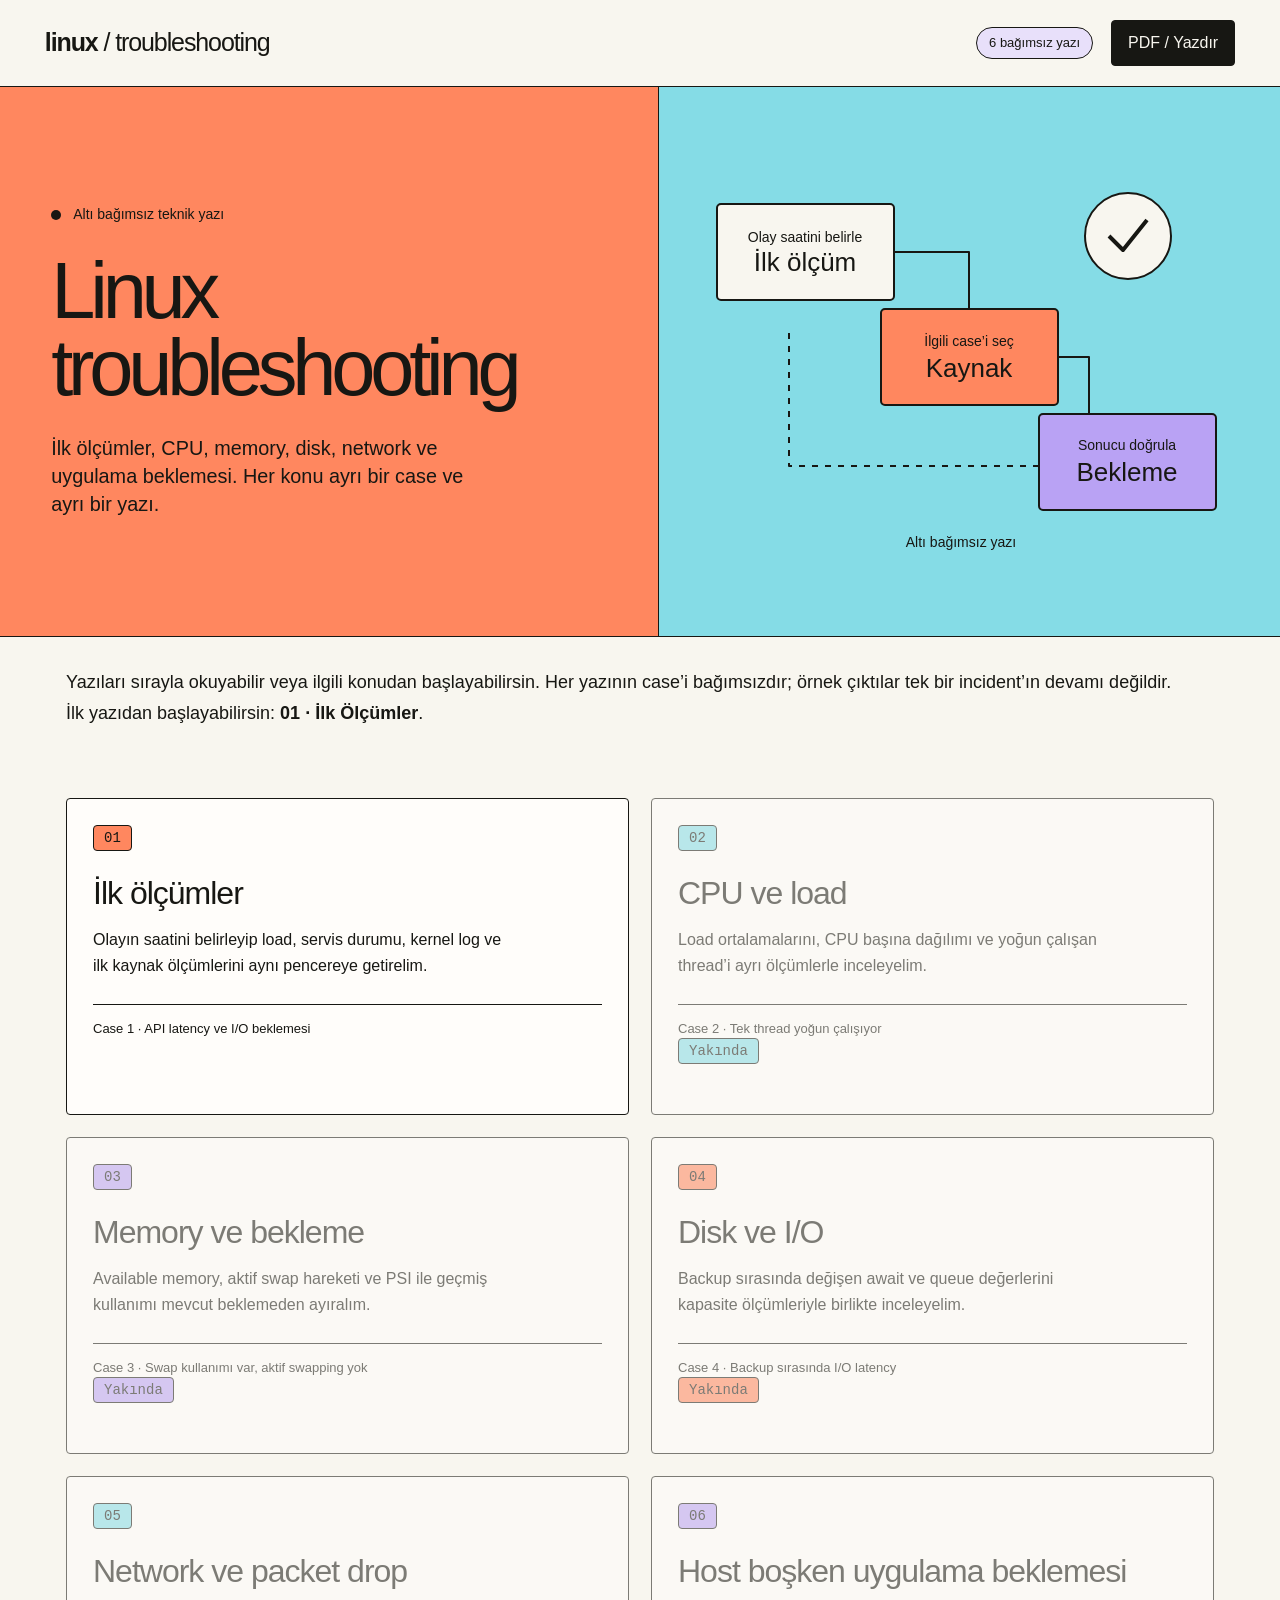
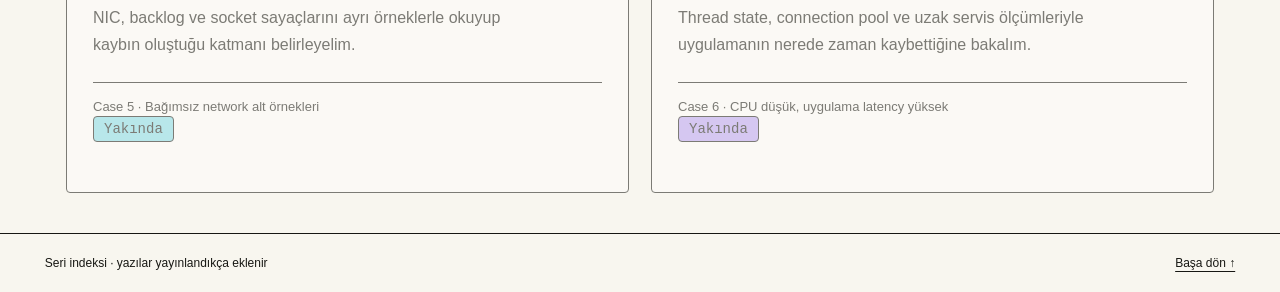
==== index.html @ 733ba74b "Add series index and article 01" ====
<!doctype html>
<html lang="tr">
<head>
<meta charset="utf-8">
<meta name="viewport" content="width=device-width,initial-scale=1">
<meta name="color-scheme" content="light">
<title>Linux Troubleshooting Serisi</title>
<meta name="description" content="Linux troubleshooting: ölçüm, örnek çıktı ve yorum. Altı bağımsız yazı.">
<meta property="og:type" content="website">
<meta property="og:locale" content="tr_TR">
<meta property="og:title" content="Linux Troubleshooting Serisi">
<meta property="og:description" content="Linux troubleshooting: ölçüm, örnek çıktı ve yorum. Altı bağımsız yazı.">
<meta property="og:url" content="https://guneskursad.github.io/linux-troubleshooting/">
<!-- Author: Kursad Gunes | Date: 2026-10-28 | Version: 2.0.0 -->
<style>
:root{--paper:#f8f6ef;--ink:#171713;--coral:#ff875f;--cyan:#85dce6;--purple:#b9a2f4;--soft:#e8e0fa;--surface:#fffdfa;--line:1.5px solid var(--ink);--sans:Arial,Helvetica,sans-serif;--mono:ui-monospace,SFMono-Regular,Menlo,monospace}
*{box-sizing:border-box}html{scroll-behavior:smooth;scroll-padding-top:24px}body{margin:0;background:var(--paper);color:var(--ink);font:16px/1.5 var(--sans)}h1,h2,h3,p{margin:0}h1,h2,h3{font-weight:400}a{color:inherit;text-underline-offset:4px}button{font:inherit;cursor:pointer;border:var(--line);border-radius:4px;background:var(--ink);color:var(--paper);padding:10px 16px}button:hover{background:var(--coral);color:var(--ink)}:focus-visible{outline:3px solid var(--ink);outline-offset:4px}.skip{position:absolute;left:-9999px}.skip:focus{left:16px;top:16px;padding:10px;background:var(--paper);z-index:5}header{padding:20px 3.5vw;display:flex;align-items:center;justify-content:space-between;gap:20px;border-bottom:var(--line)}.brand{font-size:25px;letter-spacing:-1.1px;font-weight:700}.brand span{font-weight:400}.header-actions{display:flex;align-items:center;gap:12px}.draft{font-size:13px;border:var(--line);border-radius:999px;padding:5px 12px;background:var(--soft)}.hero{display:grid;grid-template-columns:1.06fr 1fr;border-bottom:var(--line);min-height:550px}.hero-copy{background:var(--coral);border-right:var(--line);padding:clamp(28px,4vw,64px);display:flex;flex-direction:column;justify-content:center;align-items:flex-start}.kicker{font-size:14px;display:flex;align-items:center;gap:12px}.kicker:before{content:'';width:10px;height:10px;border-radius:50%;background:var(--ink);flex:none}h1{font-size:clamp(51px,6.2vw,98px);line-height:.97;letter-spacing:-.065em;margin:28px 0}.hero-copy .subtitle{font-size:clamp(17px,1.55vw,22px);line-height:1.4;max-width:39ch}.hero-actions{margin-top:28px;display:flex;gap:20px;align-items:center;flex-wrap:wrap}.primary{background:var(--ink);color:var(--paper);padding:14px 22px;text-decoration:none;border:var(--line);border-radius:4px;font-size:15px}.primary:hover{background:var(--paper);color:var(--ink)}.hero-art{background:var(--cyan);padding:28px;display:flex;align-items:center;justify-content:center;min-width:0}.hero-art svg{width:100%;max-width:560px;height:auto}.strip{border-bottom:var(--line);padding:16px 3.5vw;display:flex;flex-wrap:wrap;gap:12px 28px;font-size:13px}.layout{display:grid;grid-template-columns:240px minmax(0,1fr);gap:64px;max-width:1220px;margin:auto;padding:56px 36px 80px}.contents{align-self:start;position:sticky;top:28px;font-size:14px}.contents strong{font-weight:400;font-size:18px;display:block;margin-bottom:20px}.contents ol{padding-left:20px;margin:0}.contents li{padding:0 0 14px 5px}.contents a{text-decoration:none}.contents a:hover{text-decoration:underline}.contents .reading-note{margin-top:25px;padding-top:20px;border-top:var(--line);font-size:12px;line-height:1.6}.article{min-width:0;max-width:780px;font-size:19px;line-height:1.75}.article>p,.article section>p{margin:0 0 22px}.article .lead{font-size:25px;line-height:1.5;letter-spacing:-.5px;margin-bottom:28px}.article section{padding-top:26px;margin-top:28px;border-top:var(--line)}.article h2{font-size:clamp(30px,3.4vw,45px);line-height:1.12;letter-spacing:-1.7px;margin-bottom:25px;max-width:25ch}.article h3{font-size:24px;line-height:1.3;letter-spacing:-.5px;margin:30px 0 14px}.article ul,.article ol{padding-left:24px;margin:20px 0 26px}.article li+li{margin-top:9px}.article strong{font-weight:700}.article code{font:0.83em/1.5 var(--mono);overflow-wrap:anywhere}.article p code,.article li code{background:var(--soft);padding:2px 5px;border-radius:3px}.code-block{border:var(--line);border-radius:4px;background:var(--surface);margin:24px 0;overflow:hidden}.code-label{display:flex;align-items:center;justify-content:space-between;gap:12px;padding:9px 16px;border-bottom:var(--line);background:var(--cyan);font-size:12px;line-height:1.4}.code-label button{font-size:12px;padding:4px 9px;flex:none}.code-block pre{margin:0;padding:20px;white-space:pre-wrap;overflow-wrap:anywhere;font:13px/1.8 var(--mono)}.code-block pre code{font:inherit}.output .code-label{background:var(--purple)}.callout{padding:22px 24px;border:var(--line);border-radius:4px;background:var(--soft);font-size:16px;line-height:1.65;margin:26px 0}.callout.pink{background:var(--coral)}.callout.purple{background:var(--soft)}.callout p+p{margin-top:10px}.pullquote{font-size:30px;line-height:1.3;letter-spacing:-1px;border-left:5px solid var(--ink);padding:8px 0 8px 24px;margin:32px 0}.citation{font-size:13px;line-height:1.6;margin-top:-8px!important}.scenario{border:var(--line);border-radius:4px;overflow:hidden;margin:28px 0}.scenario-label{background:var(--coral);padding:12px 20px;border-bottom:var(--line);font-size:14px}.scenario-body{padding:22px 24px}.scenario-body p{margin:0 0 18px}.scenario-body p:last-child{margin-bottom:0}.scenario-body ul{margin:16px 0}.formula{font:16px/1.7 var(--mono);padding:18px;border:var(--line);background:var(--surface);border-radius:4px;margin:22px 0;overflow-wrap:anywhere}.sources{font-size:15px;line-height:1.6}.sources li{margin-bottom:12px}.closing{font-size:25px;line-height:1.5;letter-spacing:-.5px}.editor-note{max-width:1220px;margin:0 auto 40px;padding:24px 36px;border-top:var(--line);font-size:13px;line-height:1.7}.editor-note strong{display:block;margin-bottom:8px;font-weight:400;font-size:18px}footer{border-top:var(--line);padding:20px 3.5vw;font-size:12px;display:flex;justify-content:space-between;gap:24px}.copy-status{position:fixed;bottom:24px;left:50%;transform:translateX(-50%);padding:10px 18px;background:var(--soft);border:var(--line);border-radius:4px;font-size:13px;z-index:10}.copy-status:empty{display:none}::selection{background:var(--cyan);color:var(--ink)}
@media(max-width:1000px){.layout{grid-template-columns:190px minmax(0,1fr);gap:36px;padding:40px 28px}.hero{min-height:0}.hero-art{padding:20px}.article{font-size:18px}.hero-copy{padding:36px}.contents{font-size:13px}}
@media(max-width:700px){header{padding:16px 20px;flex-wrap:wrap}.brand{font-size:22px}.header-actions{gap:8px}.header-actions button{font-size:12px;padding:8px 12px}.draft{font-size:12px}.hero{grid-template-columns:1fr}.hero-copy{border-right:0;border-bottom:var(--line);padding:30px 24px}h1{font-size:clamp(51px,9vw,70px);margin:26px 0}.hero-art{padding:24px;min-height:300px}.hero-art svg{max-width:420px}.strip{padding:15px 24px;font-size:12px}.layout{display:block;padding:28px 24px 44px}.contents{position:static;border-bottom:var(--line);padding-bottom:18px;margin-bottom:35px}.contents ol{columns:2;column-gap:28px}.contents li{break-inside:avoid;font-size:12px}.contents strong{margin-bottom:18px}.contents .reading-note{display:none}.article{font-size:18px;line-height:1.75}.article .lead{font-size:23px}.article h2{font-size:34px;letter-spacing:-1.2px}.article h3{font-size:23px}.code-block pre{padding:16px;font-size:12px}.callout{padding:18px;font-size:15px}.scenario-body{padding:18px}.pullquote{font-size:26px;padding-left:18px}.formula{font-size:13px}.editor-note{padding:22px 24px}.closing{font-size:23px}footer{padding:20px 24px;flex-direction:column;gap:8px}}
@media(prefers-reduced-motion:reduce){html{scroll-behavior:auto}}
@media print{header,.contents,.strip,.hero-actions,.editor-note,footer,.code-label button,.copy-status{display:none!important}.hero{display:block;min-height:0;border-bottom:var(--line)}.hero-copy{background:white;border:0;padding:0 0 24px}.hero-art{display:none}h1{font-size:40pt;max-width:20ch}.hero-copy .subtitle{font-size:14pt}.layout{display:block;padding:30px 0}.article{max-width:none;font-size:12pt}.article h2{font-size:24pt}.article h3{font-size:17pt}.code-block,.scenario,.callout{break-inside:avoid}.code-block pre{font-size:9pt}.article a{text-decoration:none}.citation,.sources{font-size:10pt}body{background:white}section{break-inside:auto}.article h2,.article h3{break-after:avoid}}

/* Keep commands, illustrative output and editorial notes visually distinct. */
.command-example{margin:30px 0 38px}.command-example .code-block{margin:0;border-radius:4px 4px 0 0}.command-example .output{margin-top:-1px;border-radius:0 0 4px 4px;background:var(--paper)}.command-example .output .code-label{background:var(--soft)}.command-example .example-read{font-size:16px;line-height:1.7;margin:14px 0 0;padding-left:16px;border-left:3px solid var(--purple)}.example-read strong{font-weight:400}.editorial-note{background:var(--soft)}.editorial-note>strong{display:block;margin-bottom:9px;font-weight:400;font-size:19px}.editorial-note p{margin:0}.output pre{color:var(--ink)}
@media(max-width:700px){.command-example{margin:24px 0 30px}.command-example .example-read{font-size:15px}.output pre{font-size:11px;line-height:1.8}}

/* USE labels describe the metric being read, rather than the command name alone. */
.use-overview{border:var(--line);border-radius:4px;margin:28px 0;padding:24px;background:var(--surface)}.use-overview h3{margin:0 0 18px}.use-overview>p{font-size:16px;margin:16px 0}.use-overview dl{display:grid;grid-template-columns:repeat(3,minmax(0,1fr));gap:0;border:var(--line);border-radius:4px;overflow:hidden}.use-overview dl>div{padding:16px;border-right:var(--line);background:var(--cyan)}.use-overview dl>div:nth-child(2){background:var(--purple)}.use-overview dl>div:last-child{border:0;background:var(--coral)}.use-overview dt{font-size:16px;font-weight:700}.use-overview dd{margin:10px 0 0;font-size:14px;line-height:1.6}.use-mapping{display:flex;align-items:center;flex-wrap:wrap;gap:7px;font-size:13px;margin:0 0 12px;line-height:1.5}.use-mapping p{flex-basis:100%;font-size:13px;line-height:1.6;margin:2px 0 0;max-width:85ch}.use-chip{display:inline-grid;place-items:center;min-width:27px;min-height:27px;padding:3px 8px;border:1px solid var(--ink);border-radius:4px;font:700 12px var(--sans);background:var(--paper)}.use-chip.u{background:var(--cyan)}.use-chip.s{background:var(--purple)}.use-chip.e{background:var(--coral)}.use-chip.context{font-weight:400;background:var(--soft)}.use-resource{font-size:13px;margin-left:4px}.use-section-note{font-size:14px;line-height:1.7;background:var(--soft);border-left:3px solid var(--purple);padding:14px 18px;margin-bottom:24px!important}.use-section-note strong{font-weight:400}
@media(max-width:700px){.use-overview{padding:18px}.use-overview dl{grid-template-columns:1fr}.use-overview dl>div{border-right:0;border-bottom:var(--line)}.use-section-note{font-size:13px;padding:12px 14px}}

/* Stack each USE dimension and share its color with the corresponding output fields. */
.use-mapping{display:block;margin-bottom:18px;padding:18px 20px;border:var(--line);border-radius:4px;background:var(--surface)}.use-resource{font-size:17px;font-weight:400;margin:0 0 16px;line-height:1.4}.use-item{display:grid;grid-template-columns:30px minmax(0,1fr);align-items:start;column-gap:12px;margin:0 0 14px}.use-item:last-child{margin-bottom:0}.use-item>div{min-width:0}.use-item strong{display:block;font-size:14px;font-weight:400;line-height:1.5}.use-item p{font-size:14px;line-height:1.65;margin:4px 0 0}.use-chip{min-width:27px;min-height:27px}.use-context-row strong{display:block;font-size:13px;font-weight:400;margin-bottom:4px}.use-context-row p,.use-mapping .use-footnote{font-size:13px;line-height:1.65;margin:0}.use-mapping .use-footnote{margin-top:14px;padding-top:12px;border-top:1px solid var(--ink)}.output .code-label{align-items:flex-start;flex-direction:column;gap:10px}.output-color-key{display:flex;gap:6px;flex-wrap:wrap}.output-color-key .use-chip{font-size:11px;min-height:23px;font-weight:400}.metric{color:var(--ink);font:inherit;padding:0;border-radius:2px;background:transparent}.metric-u{background:var(--cyan)}.metric-s{background:var(--purple)}.metric-e{background:var(--coral)}.use-overview dl{grid-template-columns:1fr}.use-overview dl>div{border-right:0;border-bottom:var(--line)}.use-overview dl>div:last-child{border-bottom:0}
@media(max-width:700px){.use-mapping{padding:16px}.use-item{column-gap:10px}.use-item p{font-size:13px}.output-color-key .use-chip{font-size:10px}}
@media print{.metric{-webkit-print-color-adjust:exact;print-color-adjust:exact}.use-mapping{break-inside:avoid}}

/* Show independent cases explicitly, and keep the load explanation on separate lines. */
.case-heading{padding:16px 20px;margin:0 0 24px;border:var(--line);border-radius:4px;background:var(--soft)}.case-heading strong{display:block;font-size:16px;font-weight:400;line-height:1.5}.case-heading p{font-size:14px;line-height:1.65;margin:6px 0 0}.load-reading{display:block;margin-top:10px}.load-reading:first-of-type{margin-top:0}

.series-top{display:flex;gap:18px;align-items:center;flex-wrap:wrap}.series-top a{font-size:13px}.series-position{font-size:12px}.series-bottom{display:flex;justify-content:space-between;gap:18px;flex-wrap:wrap;padding:24px 3.5vw;border-top:var(--line);font-size:14px}.series-cards{display:grid;grid-template-columns:repeat(2,minmax(0,1fr));gap:22px;max-width:1220px;margin:auto;padding:40px 36px}.series-card{display:flex;flex-direction:column;border:var(--line);border-radius:4px;padding:26px;background:var(--surface);text-decoration:none;min-width:0}.series-card:hover{background:var(--soft)}.series-card.soon{opacity:.55}.series-card.soon:hover{background:var(--surface)}.series-card .number{font:14px var(--mono);margin-bottom:24px}.series-card h2{font-size:32px;line-height:1.15;letter-spacing:-1px;margin:0 0 15px}.series-card p{font-size:16px;line-height:1.65;max-width:48ch}.series-card .case-name{margin-top:24px;padding-top:14px;border-top:1px solid var(--ink);font-size:13px}.post-intro{font-size:23px;line-height:1.55;margin-bottom:28px}.series-overview{max-width:1220px;margin:auto;padding:30px 36px;font-size:18px;line-height:1.7}.series-card:nth-child(3n+1) .number{color:var(--ink);background:var(--coral);align-self:start;padding:4px 10px;border:var(--line);border-radius:4px}.series-card:nth-child(3n+2) .number{background:var(--cyan);align-self:start;padding:4px 10px;border:var(--line);border-radius:4px}.series-card:nth-child(3n) .number{background:var(--purple);align-self:start;padding:4px 10px;border:var(--line);border-radius:4px}
@media(max-width:700px){.series-cards{grid-template-columns:1fr;padding:24px}.series-card h2{font-size:29px}.series-top{gap:10px}.series-overview{padding:24px}.series-bottom{padding:24px}.post-intro{font-size:21px}}
@media print{.series-top,.series-bottom{display:none!important}}
</style>
</head>
<body><header><div class="brand">linux<span> / troubleshooting</span></div><div class="series-top"><span class="draft">6 bağımsız yazı</span><button id="print" type="button">PDF / Yazdır</button></div></header><div class="hero"><div class="hero-copy"><p class="kicker">Altı bağımsız teknik yazı</p><h1>Linux<br>troubleshooting</h1><p class="subtitle">İlk ölçümler, CPU, memory, disk, network ve uygulama beklemesi. Her konu ayrı bir case ve ayrı bir yazı.</p></div><div class="hero-art"><svg viewBox="0 0 560 440" role="img" aria-labelledby="cover-title cover-desc"><title id="cover-title">Altı bağımsız yazı</title><desc id="cover-desc">Akış: İlk ölçüm, Kaynak, Bekleme.</desc><g stroke="#171713" stroke-width="2" stroke-linejoin="round"><path d="M165 110H280V215H400V320" fill="none"/><rect x="28" y="62" width="177" height="96" rx="4" fill="#f8f6ef"/><rect x="192" y="167" width="177" height="96" rx="4" fill="#ff875f"/><rect x="350" y="272" width="177" height="96" rx="4" fill="#b9a2f4"/><path d="M350 324H100V190" fill="none" stroke-dasharray="6 7"/><circle cx="439" cy="94" r="43" fill="#f8f6ef"/><path d="M420 94L434 108L458 78" fill="none" stroke-width="4"/></g><g fill="#171713" font-family="Arial,Helvetica,sans-serif" text-anchor="middle"><text x="116" y="100" font-size="14">Olay saatini belirle</text><text x="116" y="129" font-size="26">İlk ölçüm</text><text x="280" y="204" font-size="14">İlgili case’i seç</text><text x="280" y="235" font-size="26">Kaynak</text><text x="438" y="308" font-size="14">Sonucu doğrula</text><text x="438" y="339" font-size="26">Bekleme</text><text x="272" y="405" font-size="14">Altı bağımsız yazı</text></g></svg></div></div><main><div class="series-overview"><p>Yazıları sırayla okuyabilir veya ilgili konudan başlayabilirsin. Her yazının case’i bağımsızdır; örnek çıktılar tek bir incident’ın devamı değildir.</p><p>İlk yazıdan başlayabilirsin: <strong>01 · İlk Ölçümler</strong>.</p></div><div class="series-cards"><a class="series-card" href="01-ilk-olcumler.html"><span class="number">01</span><h2>İlk ölçümler</h2><p>Olayın saatini belirleyip load, servis durumu, kernel log ve ilk kaynak ölçümlerini aynı pencereye getirelim.</p><span class="case-name">Case 1 · API latency ve I/O beklemesi</span></a><div class="series-card soon" aria-disabled="true"><span class="number">02</span><h2>CPU ve load</h2><p>Load ortalamalarını, CPU başına dağılımı ve yoğun çalışan thread’i ayrı ölçümlerle inceleyelim.</p><span class="case-name">Case 2 · Tek thread yoğun çalışıyor</span><span class="number">Yakında</span></div><div class="series-card soon" aria-disabled="true"><span class="number">03</span><h2>Memory ve bekleme</h2><p>Available memory, aktif swap hareketi ve PSI ile geçmiş kullanımı mevcut beklemeden ayıralım.</p><span class="case-name">Case 3 · Swap kullanımı var, aktif swapping yok</span><span class="number">Yakında</span></div><div class="series-card soon" aria-disabled="true"><span class="number">04</span><h2>Disk ve I/O</h2><p>Backup sırasında değişen await ve queue değerlerini kapasite ölçümleriyle birlikte inceleyelim.</p><span class="case-name">Case 4 · Backup sırasında I/O latency</span><span class="number">Yakında</span></div><div class="series-card soon" aria-disabled="true"><span class="number">05</span><h2>Network ve packet drop</h2><p>NIC, backlog ve socket sayaçlarını ayrı örneklerle okuyup kaybın oluştuğu katmanı belirleyelim.</p><span class="case-name">Case 5 · Bağımsız network alt örnekleri</span><span class="number">Yakında</span></div><div class="series-card soon" aria-disabled="true"><span class="number">06</span><h2>Host boşken uygulama beklemesi</h2><p>Thread state, connection pool ve uzak servis ölçümleriyle uygulamanın nerede zaman kaybettiğine bakalım.</p><span class="case-name">Case 6 · CPU düşük, uygulama latency yüksek</span><span class="number">Yakında</span></div></div></main><footer><span>Seri indeksi · yazılar yayınlandıkça eklenir</span><a href="#">Başa dön ↑</a></footer><div class="copy-status" role="status" id="status"></div><script>
// Author: Kursad Gunes
// Date: 2026-10-28
// Version: 2.0.0
let statusTimer;
function notify(text) {
  clearTimeout(statusTimer);
  document.getElementById('status').textContent = text;
  statusTimer = setTimeout(() => { document.getElementById('status').textContent = ''; }, 3000);
}
document.getElementById('print').addEventListener('click', () => window.print());
document.getElementById('select-article')?.addEventListener('click', () => {
  const range = document.createRange();
  range.selectNodeContents(document.getElementById('yazi'));
  const selection = window.getSelection();
  selection.removeAllRanges();
  selection.addRange(range);
  notify('Makale seçildi. Kopyalamak için Command+C kullan.');
});
document.querySelectorAll('[data-copy]').forEach(button => button.addEventListener('click', async () => {
  const code = button.closest('.code-block').querySelector('pre').textContent;
  try { await navigator.clipboard.writeText(code); notify('Komut kopyalandı.'); }
  catch { notify('Clipboard erişimi yok. Komutu seçip kopyala.'); }
}));
</script></body></html>
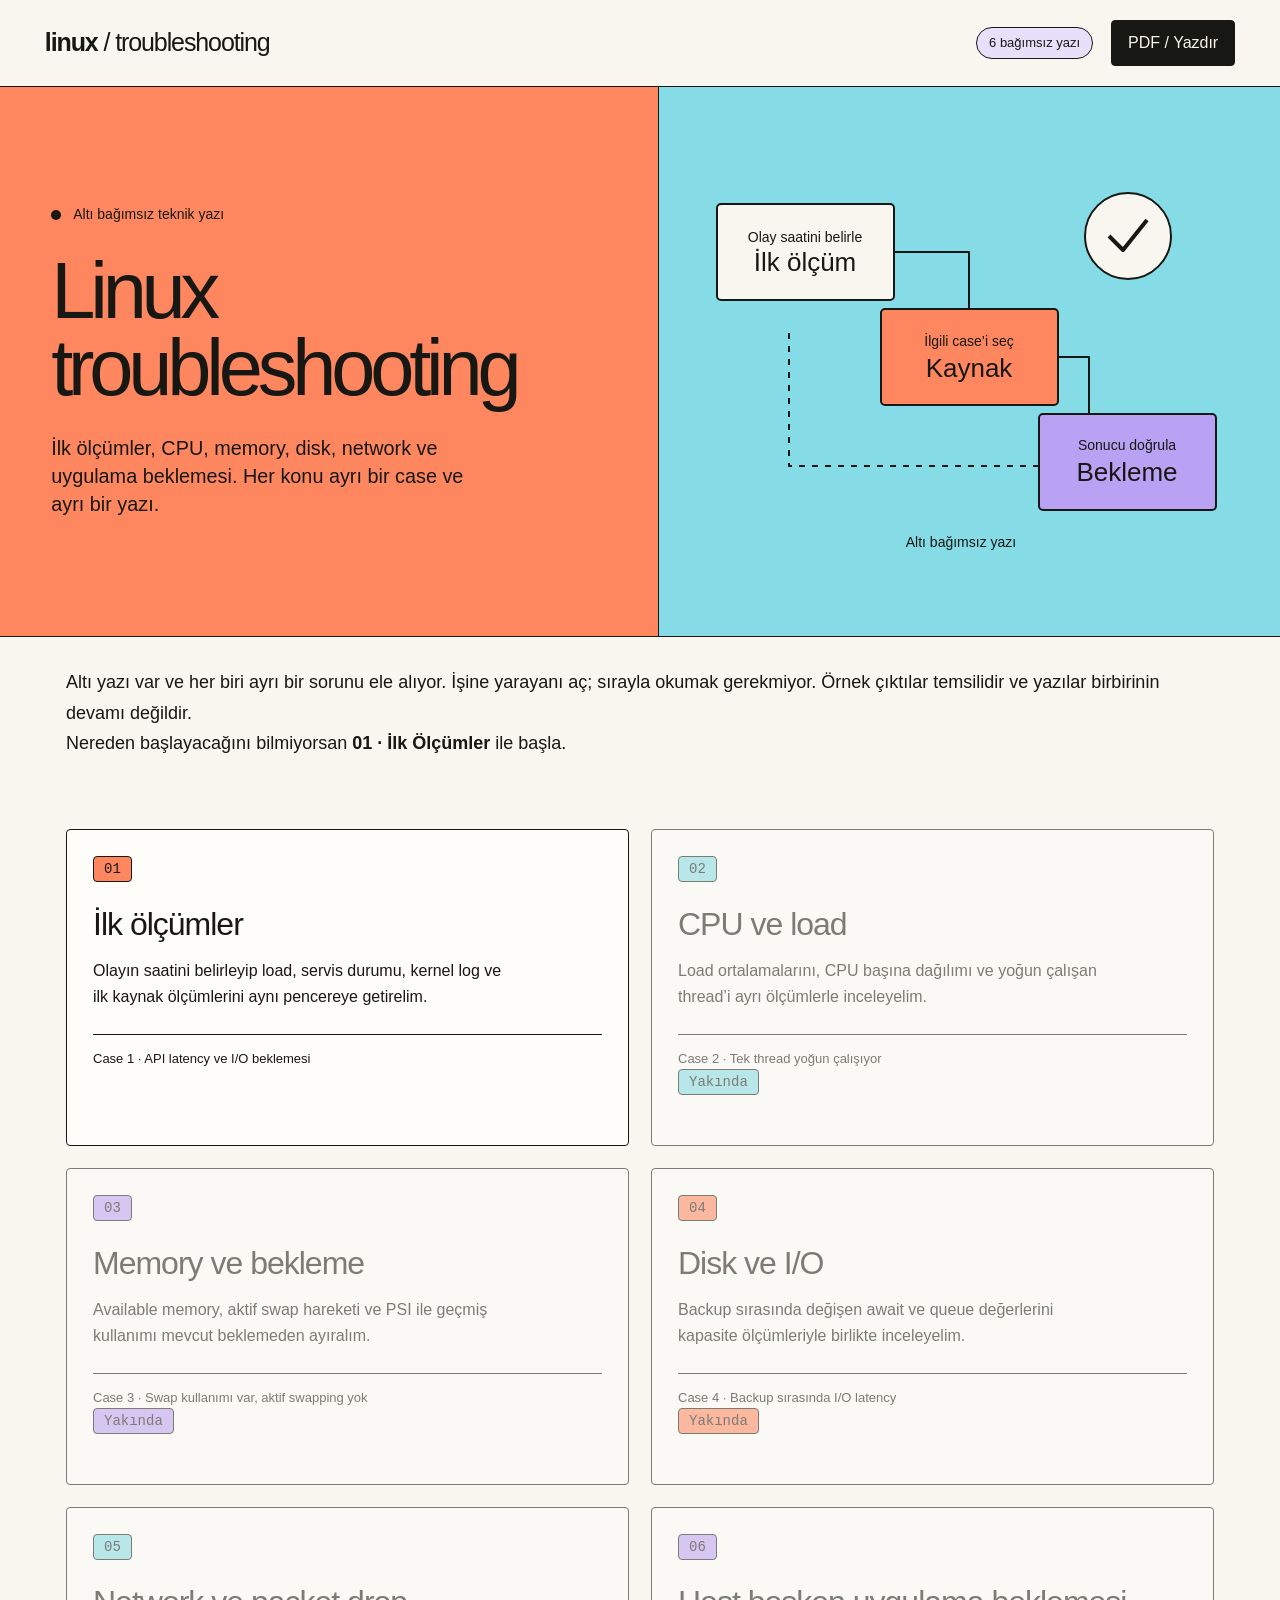
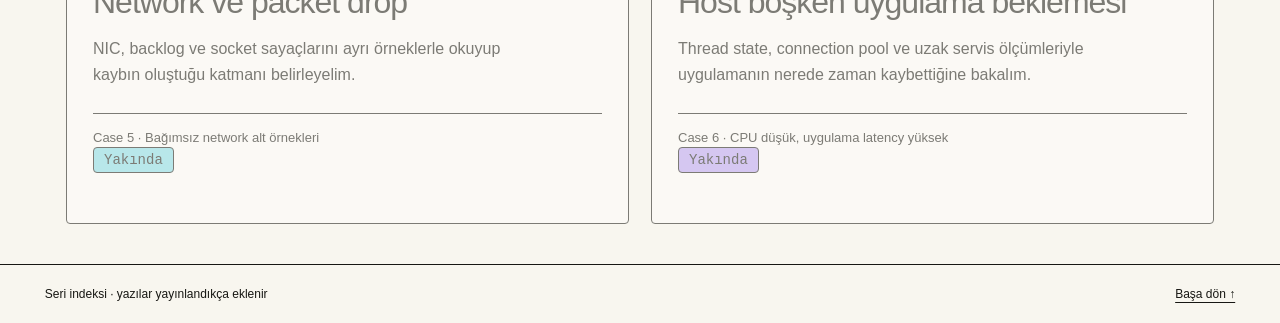
==== commit 1f660e89: "Simplify series intro text" ====
--- a/index.html
+++ b/index.html
@@ -41,7 +41,7 @@
 @media print{.series-top,.series-bottom{display:none!important}}
 </style>
 </head>
-<body><header><div class="brand">linux<span> / troubleshooting</span></div><div class="series-top"><span class="draft">6 bağımsız yazı</span><button id="print" type="button">PDF / Yazdır</button></div></header><div class="hero"><div class="hero-copy"><p class="kicker">Altı bağımsız teknik yazı</p><h1>Linux<br>troubleshooting</h1><p class="subtitle">İlk ölçümler, CPU, memory, disk, network ve uygulama beklemesi. Her konu ayrı bir case ve ayrı bir yazı.</p></div><div class="hero-art"><svg viewBox="0 0 560 440" role="img" aria-labelledby="cover-title cover-desc"><title id="cover-title">Altı bağımsız yazı</title><desc id="cover-desc">Akış: İlk ölçüm, Kaynak, Bekleme.</desc><g stroke="#171713" stroke-width="2" stroke-linejoin="round"><path d="M165 110H280V215H400V320" fill="none"/><rect x="28" y="62" width="177" height="96" rx="4" fill="#f8f6ef"/><rect x="192" y="167" width="177" height="96" rx="4" fill="#ff875f"/><rect x="350" y="272" width="177" height="96" rx="4" fill="#b9a2f4"/><path d="M350 324H100V190" fill="none" stroke-dasharray="6 7"/><circle cx="439" cy="94" r="43" fill="#f8f6ef"/><path d="M420 94L434 108L458 78" fill="none" stroke-width="4"/></g><g fill="#171713" font-family="Arial,Helvetica,sans-serif" text-anchor="middle"><text x="116" y="100" font-size="14">Olay saatini belirle</text><text x="116" y="129" font-size="26">İlk ölçüm</text><text x="280" y="204" font-size="14">İlgili case’i seç</text><text x="280" y="235" font-size="26">Kaynak</text><text x="438" y="308" font-size="14">Sonucu doğrula</text><text x="438" y="339" font-size="26">Bekleme</text><text x="272" y="405" font-size="14">Altı bağımsız yazı</text></g></svg></div></div><main><div class="series-overview"><p>Yazıları sırayla okuyabilir veya ilgili konudan başlayabilirsin. Her yazının case’i bağımsızdır; örnek çıktılar tek bir incident’ın devamı değildir.</p><p>İlk yazıdan başlayabilirsin: <strong>01 · İlk Ölçümler</strong>.</p></div><div class="series-cards"><a class="series-card" href="01-ilk-olcumler.html"><span class="number">01</span><h2>İlk ölçümler</h2><p>Olayın saatini belirleyip load, servis durumu, kernel log ve ilk kaynak ölçümlerini aynı pencereye getirelim.</p><span class="case-name">Case 1 · API latency ve I/O beklemesi</span></a><div class="series-card soon" aria-disabled="true"><span class="number">02</span><h2>CPU ve load</h2><p>Load ortalamalarını, CPU başına dağılımı ve yoğun çalışan thread’i ayrı ölçümlerle inceleyelim.</p><span class="case-name">Case 2 · Tek thread yoğun çalışıyor</span><span class="number">Yakında</span></div><div class="series-card soon" aria-disabled="true"><span class="number">03</span><h2>Memory ve bekleme</h2><p>Available memory, aktif swap hareketi ve PSI ile geçmiş kullanımı mevcut beklemeden ayıralım.</p><span class="case-name">Case 3 · Swap kullanımı var, aktif swapping yok</span><span class="number">Yakında</span></div><div class="series-card soon" aria-disabled="true"><span class="number">04</span><h2>Disk ve I/O</h2><p>Backup sırasında değişen await ve queue değerlerini kapasite ölçümleriyle birlikte inceleyelim.</p><span class="case-name">Case 4 · Backup sırasında I/O latency</span><span class="number">Yakında</span></div><div class="series-card soon" aria-disabled="true"><span class="number">05</span><h2>Network ve packet drop</h2><p>NIC, backlog ve socket sayaçlarını ayrı örneklerle okuyup kaybın oluştuğu katmanı belirleyelim.</p><span class="case-name">Case 5 · Bağımsız network alt örnekleri</span><span class="number">Yakında</span></div><div class="series-card soon" aria-disabled="true"><span class="number">06</span><h2>Host boşken uygulama beklemesi</h2><p>Thread state, connection pool ve uzak servis ölçümleriyle uygulamanın nerede zaman kaybettiğine bakalım.</p><span class="case-name">Case 6 · CPU düşük, uygulama latency yüksek</span><span class="number">Yakında</span></div></div></main><footer><span>Seri indeksi · yazılar yayınlandıkça eklenir</span><a href="#">Başa dön ↑</a></footer><div class="copy-status" role="status" id="status"></div><script>
+<body><header><div class="brand">linux<span> / troubleshooting</span></div><div class="series-top"><span class="draft">6 bağımsız yazı</span><button id="print" type="button">PDF / Yazdır</button></div></header><div class="hero"><div class="hero-copy"><p class="kicker">Altı bağımsız teknik yazı</p><h1>Linux<br>troubleshooting</h1><p class="subtitle">İlk ölçümler, CPU, memory, disk, network ve uygulama beklemesi. Her konu ayrı bir case ve ayrı bir yazı.</p></div><div class="hero-art"><svg viewBox="0 0 560 440" role="img" aria-labelledby="cover-title cover-desc"><title id="cover-title">Altı bağımsız yazı</title><desc id="cover-desc">Akış: İlk ölçüm, Kaynak, Bekleme.</desc><g stroke="#171713" stroke-width="2" stroke-linejoin="round"><path d="M165 110H280V215H400V320" fill="none"/><rect x="28" y="62" width="177" height="96" rx="4" fill="#f8f6ef"/><rect x="192" y="167" width="177" height="96" rx="4" fill="#ff875f"/><rect x="350" y="272" width="177" height="96" rx="4" fill="#b9a2f4"/><path d="M350 324H100V190" fill="none" stroke-dasharray="6 7"/><circle cx="439" cy="94" r="43" fill="#f8f6ef"/><path d="M420 94L434 108L458 78" fill="none" stroke-width="4"/></g><g fill="#171713" font-family="Arial,Helvetica,sans-serif" text-anchor="middle"><text x="116" y="100" font-size="14">Olay saatini belirle</text><text x="116" y="129" font-size="26">İlk ölçüm</text><text x="280" y="204" font-size="14">İlgili case’i seç</text><text x="280" y="235" font-size="26">Kaynak</text><text x="438" y="308" font-size="14">Sonucu doğrula</text><text x="438" y="339" font-size="26">Bekleme</text><text x="272" y="405" font-size="14">Altı bağımsız yazı</text></g></svg></div></div><main><div class="series-overview"><p>Altı yazı var ve her biri ayrı bir sorunu ele alıyor. İşine yarayanı aç; sırayla okumak gerekmiyor. Örnek çıktılar temsilidir ve yazılar birbirinin devamı değildir.</p><p>Nereden başlayacağını bilmiyorsan <strong>01 · İlk Ölçümler</strong> ile başla.</p></div><div class="series-cards"><a class="series-card" href="01-ilk-olcumler.html"><span class="number">01</span><h2>İlk ölçümler</h2><p>Olayın saatini belirleyip load, servis durumu, kernel log ve ilk kaynak ölçümlerini aynı pencereye getirelim.</p><span class="case-name">Case 1 · API latency ve I/O beklemesi</span></a><div class="series-card soon" aria-disabled="true"><span class="number">02</span><h2>CPU ve load</h2><p>Load ortalamalarını, CPU başına dağılımı ve yoğun çalışan thread’i ayrı ölçümlerle inceleyelim.</p><span class="case-name">Case 2 · Tek thread yoğun çalışıyor</span><span class="number">Yakında</span></div><div class="series-card soon" aria-disabled="true"><span class="number">03</span><h2>Memory ve bekleme</h2><p>Available memory, aktif swap hareketi ve PSI ile geçmiş kullanımı mevcut beklemeden ayıralım.</p><span class="case-name">Case 3 · Swap kullanımı var, aktif swapping yok</span><span class="number">Yakında</span></div><div class="series-card soon" aria-disabled="true"><span class="number">04</span><h2>Disk ve I/O</h2><p>Backup sırasında değişen await ve queue değerlerini kapasite ölçümleriyle birlikte inceleyelim.</p><span class="case-name">Case 4 · Backup sırasında I/O latency</span><span class="number">Yakında</span></div><div class="series-card soon" aria-disabled="true"><span class="number">05</span><h2>Network ve packet drop</h2><p>NIC, backlog ve socket sayaçlarını ayrı örneklerle okuyup kaybın oluştuğu katmanı belirleyelim.</p><span class="case-name">Case 5 · Bağımsız network alt örnekleri</span><span class="number">Yakında</span></div><div class="series-card soon" aria-disabled="true"><span class="number">06</span><h2>Host boşken uygulama beklemesi</h2><p>Thread state, connection pool ve uzak servis ölçümleriyle uygulamanın nerede zaman kaybettiğine bakalım.</p><span class="case-name">Case 6 · CPU düşük, uygulama latency yüksek</span><span class="number">Yakında</span></div></div></main><footer><span>Seri indeksi · yazılar yayınlandıkça eklenir</span><a href="#">Başa dön ↑</a></footer><div class="copy-status" role="status" id="status"></div><script>
 // Author: Kursad Gunes
 // Date: 2026-10-28
 // Version: 2.0.0
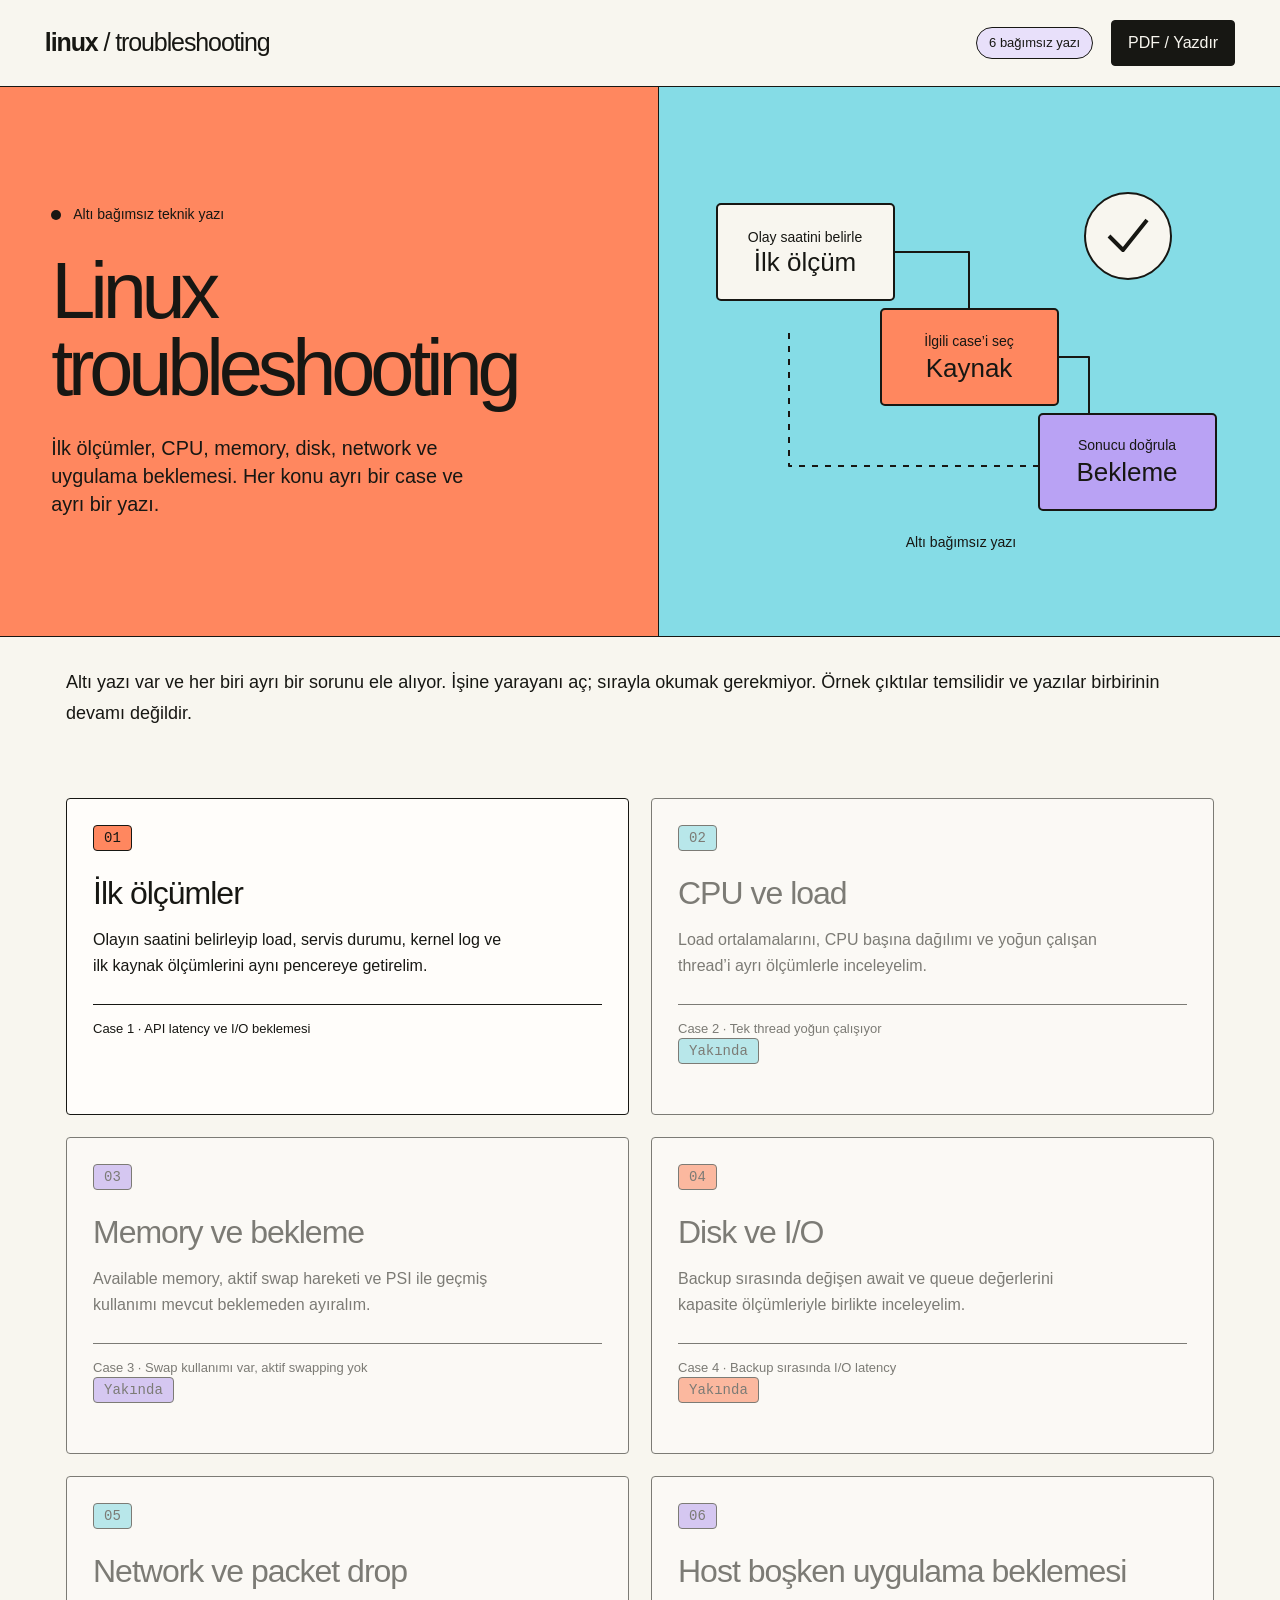
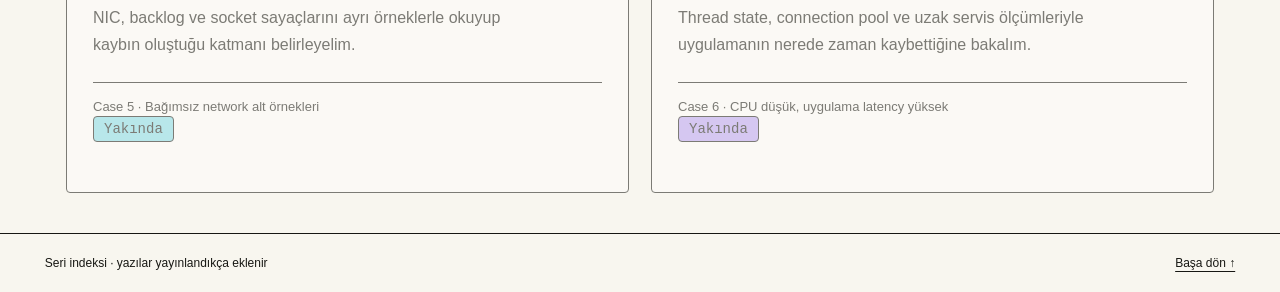
==== commit 0bd823b3: "Remove start hint from series intro" ====
--- a/index.html
+++ b/index.html
@@ -41,7 +41,7 @@
 @media print{.series-top,.series-bottom{display:none!important}}
 </style>
 </head>
-<body><header><div class="brand">linux<span> / troubleshooting</span></div><div class="series-top"><span class="draft">6 bağımsız yazı</span><button id="print" type="button">PDF / Yazdır</button></div></header><div class="hero"><div class="hero-copy"><p class="kicker">Altı bağımsız teknik yazı</p><h1>Linux<br>troubleshooting</h1><p class="subtitle">İlk ölçümler, CPU, memory, disk, network ve uygulama beklemesi. Her konu ayrı bir case ve ayrı bir yazı.</p></div><div class="hero-art"><svg viewBox="0 0 560 440" role="img" aria-labelledby="cover-title cover-desc"><title id="cover-title">Altı bağımsız yazı</title><desc id="cover-desc">Akış: İlk ölçüm, Kaynak, Bekleme.</desc><g stroke="#171713" stroke-width="2" stroke-linejoin="round"><path d="M165 110H280V215H400V320" fill="none"/><rect x="28" y="62" width="177" height="96" rx="4" fill="#f8f6ef"/><rect x="192" y="167" width="177" height="96" rx="4" fill="#ff875f"/><rect x="350" y="272" width="177" height="96" rx="4" fill="#b9a2f4"/><path d="M350 324H100V190" fill="none" stroke-dasharray="6 7"/><circle cx="439" cy="94" r="43" fill="#f8f6ef"/><path d="M420 94L434 108L458 78" fill="none" stroke-width="4"/></g><g fill="#171713" font-family="Arial,Helvetica,sans-serif" text-anchor="middle"><text x="116" y="100" font-size="14">Olay saatini belirle</text><text x="116" y="129" font-size="26">İlk ölçüm</text><text x="280" y="204" font-size="14">İlgili case’i seç</text><text x="280" y="235" font-size="26">Kaynak</text><text x="438" y="308" font-size="14">Sonucu doğrula</text><text x="438" y="339" font-size="26">Bekleme</text><text x="272" y="405" font-size="14">Altı bağımsız yazı</text></g></svg></div></div><main><div class="series-overview"><p>Altı yazı var ve her biri ayrı bir sorunu ele alıyor. İşine yarayanı aç; sırayla okumak gerekmiyor. Örnek çıktılar temsilidir ve yazılar birbirinin devamı değildir.</p><p>Nereden başlayacağını bilmiyorsan <strong>01 · İlk Ölçümler</strong> ile başla.</p></div><div class="series-cards"><a class="series-card" href="01-ilk-olcumler.html"><span class="number">01</span><h2>İlk ölçümler</h2><p>Olayın saatini belirleyip load, servis durumu, kernel log ve ilk kaynak ölçümlerini aynı pencereye getirelim.</p><span class="case-name">Case 1 · API latency ve I/O beklemesi</span></a><div class="series-card soon" aria-disabled="true"><span class="number">02</span><h2>CPU ve load</h2><p>Load ortalamalarını, CPU başına dağılımı ve yoğun çalışan thread’i ayrı ölçümlerle inceleyelim.</p><span class="case-name">Case 2 · Tek thread yoğun çalışıyor</span><span class="number">Yakında</span></div><div class="series-card soon" aria-disabled="true"><span class="number">03</span><h2>Memory ve bekleme</h2><p>Available memory, aktif swap hareketi ve PSI ile geçmiş kullanımı mevcut beklemeden ayıralım.</p><span class="case-name">Case 3 · Swap kullanımı var, aktif swapping yok</span><span class="number">Yakında</span></div><div class="series-card soon" aria-disabled="true"><span class="number">04</span><h2>Disk ve I/O</h2><p>Backup sırasında değişen await ve queue değerlerini kapasite ölçümleriyle birlikte inceleyelim.</p><span class="case-name">Case 4 · Backup sırasında I/O latency</span><span class="number">Yakında</span></div><div class="series-card soon" aria-disabled="true"><span class="number">05</span><h2>Network ve packet drop</h2><p>NIC, backlog ve socket sayaçlarını ayrı örneklerle okuyup kaybın oluştuğu katmanı belirleyelim.</p><span class="case-name">Case 5 · Bağımsız network alt örnekleri</span><span class="number">Yakında</span></div><div class="series-card soon" aria-disabled="true"><span class="number">06</span><h2>Host boşken uygulama beklemesi</h2><p>Thread state, connection pool ve uzak servis ölçümleriyle uygulamanın nerede zaman kaybettiğine bakalım.</p><span class="case-name">Case 6 · CPU düşük, uygulama latency yüksek</span><span class="number">Yakında</span></div></div></main><footer><span>Seri indeksi · yazılar yayınlandıkça eklenir</span><a href="#">Başa dön ↑</a></footer><div class="copy-status" role="status" id="status"></div><script>
+<body><header><div class="brand">linux<span> / troubleshooting</span></div><div class="series-top"><span class="draft">6 bağımsız yazı</span><button id="print" type="button">PDF / Yazdır</button></div></header><div class="hero"><div class="hero-copy"><p class="kicker">Altı bağımsız teknik yazı</p><h1>Linux<br>troubleshooting</h1><p class="subtitle">İlk ölçümler, CPU, memory, disk, network ve uygulama beklemesi. Her konu ayrı bir case ve ayrı bir yazı.</p></div><div class="hero-art"><svg viewBox="0 0 560 440" role="img" aria-labelledby="cover-title cover-desc"><title id="cover-title">Altı bağımsız yazı</title><desc id="cover-desc">Akış: İlk ölçüm, Kaynak, Bekleme.</desc><g stroke="#171713" stroke-width="2" stroke-linejoin="round"><path d="M165 110H280V215H400V320" fill="none"/><rect x="28" y="62" width="177" height="96" rx="4" fill="#f8f6ef"/><rect x="192" y="167" width="177" height="96" rx="4" fill="#ff875f"/><rect x="350" y="272" width="177" height="96" rx="4" fill="#b9a2f4"/><path d="M350 324H100V190" fill="none" stroke-dasharray="6 7"/><circle cx="439" cy="94" r="43" fill="#f8f6ef"/><path d="M420 94L434 108L458 78" fill="none" stroke-width="4"/></g><g fill="#171713" font-family="Arial,Helvetica,sans-serif" text-anchor="middle"><text x="116" y="100" font-size="14">Olay saatini belirle</text><text x="116" y="129" font-size="26">İlk ölçüm</text><text x="280" y="204" font-size="14">İlgili case’i seç</text><text x="280" y="235" font-size="26">Kaynak</text><text x="438" y="308" font-size="14">Sonucu doğrula</text><text x="438" y="339" font-size="26">Bekleme</text><text x="272" y="405" font-size="14">Altı bağımsız yazı</text></g></svg></div></div><main><div class="series-overview"><p>Altı yazı var ve her biri ayrı bir sorunu ele alıyor. İşine yarayanı aç; sırayla okumak gerekmiyor. Örnek çıktılar temsilidir ve yazılar birbirinin devamı değildir.</p></div><div class="series-cards"><a class="series-card" href="01-ilk-olcumler.html"><span class="number">01</span><h2>İlk ölçümler</h2><p>Olayın saatini belirleyip load, servis durumu, kernel log ve ilk kaynak ölçümlerini aynı pencereye getirelim.</p><span class="case-name">Case 1 · API latency ve I/O beklemesi</span></a><div class="series-card soon" aria-disabled="true"><span class="number">02</span><h2>CPU ve load</h2><p>Load ortalamalarını, CPU başına dağılımı ve yoğun çalışan thread’i ayrı ölçümlerle inceleyelim.</p><span class="case-name">Case 2 · Tek thread yoğun çalışıyor</span><span class="number">Yakında</span></div><div class="series-card soon" aria-disabled="true"><span class="number">03</span><h2>Memory ve bekleme</h2><p>Available memory, aktif swap hareketi ve PSI ile geçmiş kullanımı mevcut beklemeden ayıralım.</p><span class="case-name">Case 3 · Swap kullanımı var, aktif swapping yok</span><span class="number">Yakında</span></div><div class="series-card soon" aria-disabled="true"><span class="number">04</span><h2>Disk ve I/O</h2><p>Backup sırasında değişen await ve queue değerlerini kapasite ölçümleriyle birlikte inceleyelim.</p><span class="case-name">Case 4 · Backup sırasında I/O latency</span><span class="number">Yakında</span></div><div class="series-card soon" aria-disabled="true"><span class="number">05</span><h2>Network ve packet drop</h2><p>NIC, backlog ve socket sayaçlarını ayrı örneklerle okuyup kaybın oluştuğu katmanı belirleyelim.</p><span class="case-name">Case 5 · Bağımsız network alt örnekleri</span><span class="number">Yakında</span></div><div class="series-card soon" aria-disabled="true"><span class="number">06</span><h2>Host boşken uygulama beklemesi</h2><p>Thread state, connection pool ve uzak servis ölçümleriyle uygulamanın nerede zaman kaybettiğine bakalım.</p><span class="case-name">Case 6 · CPU düşük, uygulama latency yüksek</span><span class="number">Yakında</span></div></div></main><footer><span>Seri indeksi · yazılar yayınlandıkça eklenir</span><a href="#">Başa dön ↑</a></footer><div class="copy-status" role="status" id="status"></div><script>
 // Author: Kursad Gunes
 // Date: 2026-10-28
 // Version: 2.0.0
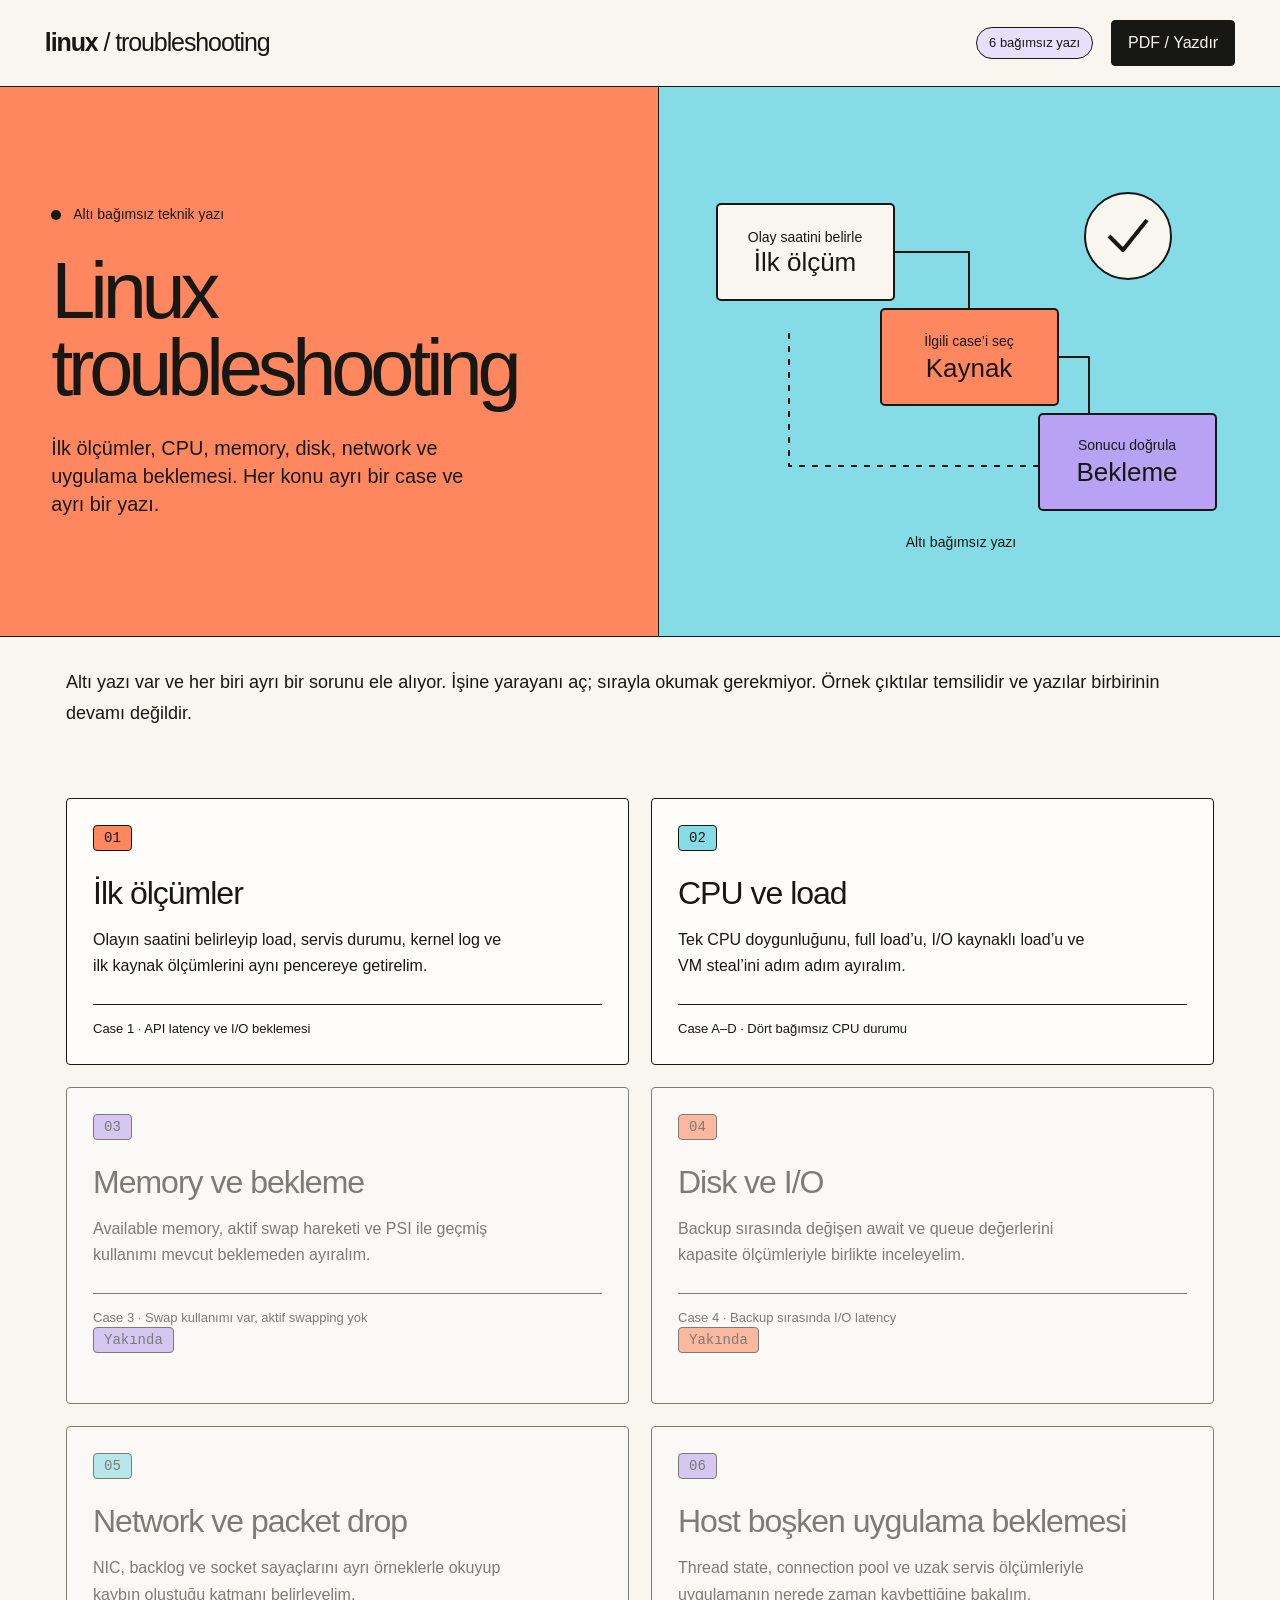
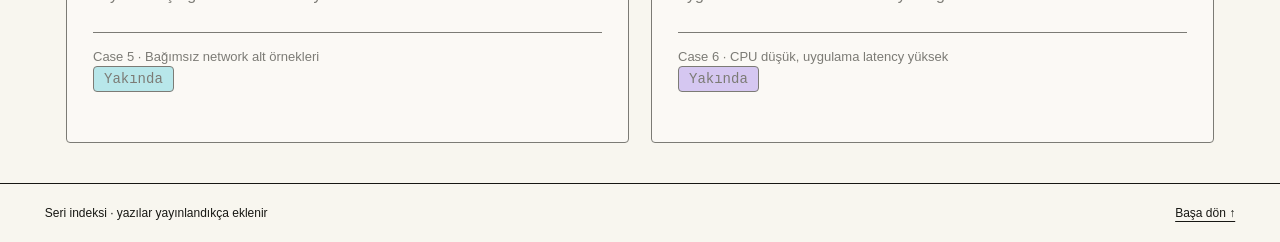
==== commit 45ece3ba: "Add CPU and load post (02) with four cases" ====
--- a/index.html
+++ b/index.html
@@ -41,7 +41,7 @@
 @media print{.series-top,.series-bottom{display:none!important}}
 </style>
 </head>
-<body><header><div class="brand">linux<span> / troubleshooting</span></div><div class="series-top"><span class="draft">6 bağımsız yazı</span><button id="print" type="button">PDF / Yazdır</button></div></header><div class="hero"><div class="hero-copy"><p class="kicker">Altı bağımsız teknik yazı</p><h1>Linux<br>troubleshooting</h1><p class="subtitle">İlk ölçümler, CPU, memory, disk, network ve uygulama beklemesi. Her konu ayrı bir case ve ayrı bir yazı.</p></div><div class="hero-art"><svg viewBox="0 0 560 440" role="img" aria-labelledby="cover-title cover-desc"><title id="cover-title">Altı bağımsız yazı</title><desc id="cover-desc">Akış: İlk ölçüm, Kaynak, Bekleme.</desc><g stroke="#171713" stroke-width="2" stroke-linejoin="round"><path d="M165 110H280V215H400V320" fill="none"/><rect x="28" y="62" width="177" height="96" rx="4" fill="#f8f6ef"/><rect x="192" y="167" width="177" height="96" rx="4" fill="#ff875f"/><rect x="350" y="272" width="177" height="96" rx="4" fill="#b9a2f4"/><path d="M350 324H100V190" fill="none" stroke-dasharray="6 7"/><circle cx="439" cy="94" r="43" fill="#f8f6ef"/><path d="M420 94L434 108L458 78" fill="none" stroke-width="4"/></g><g fill="#171713" font-family="Arial,Helvetica,sans-serif" text-anchor="middle"><text x="116" y="100" font-size="14">Olay saatini belirle</text><text x="116" y="129" font-size="26">İlk ölçüm</text><text x="280" y="204" font-size="14">İlgili case’i seç</text><text x="280" y="235" font-size="26">Kaynak</text><text x="438" y="308" font-size="14">Sonucu doğrula</text><text x="438" y="339" font-size="26">Bekleme</text><text x="272" y="405" font-size="14">Altı bağımsız yazı</text></g></svg></div></div><main><div class="series-overview"><p>Altı yazı var ve her biri ayrı bir sorunu ele alıyor. İşine yarayanı aç; sırayla okumak gerekmiyor. Örnek çıktılar temsilidir ve yazılar birbirinin devamı değildir.</p></div><div class="series-cards"><a class="series-card" href="01-ilk-olcumler.html"><span class="number">01</span><h2>İlk ölçümler</h2><p>Olayın saatini belirleyip load, servis durumu, kernel log ve ilk kaynak ölçümlerini aynı pencereye getirelim.</p><span class="case-name">Case 1 · API latency ve I/O beklemesi</span></a><div class="series-card soon" aria-disabled="true"><span class="number">02</span><h2>CPU ve load</h2><p>Load ortalamalarını, CPU başına dağılımı ve yoğun çalışan thread’i ayrı ölçümlerle inceleyelim.</p><span class="case-name">Case 2 · Tek thread yoğun çalışıyor</span><span class="number">Yakında</span></div><div class="series-card soon" aria-disabled="true"><span class="number">03</span><h2>Memory ve bekleme</h2><p>Available memory, aktif swap hareketi ve PSI ile geçmiş kullanımı mevcut beklemeden ayıralım.</p><span class="case-name">Case 3 · Swap kullanımı var, aktif swapping yok</span><span class="number">Yakında</span></div><div class="series-card soon" aria-disabled="true"><span class="number">04</span><h2>Disk ve I/O</h2><p>Backup sırasında değişen await ve queue değerlerini kapasite ölçümleriyle birlikte inceleyelim.</p><span class="case-name">Case 4 · Backup sırasında I/O latency</span><span class="number">Yakında</span></div><div class="series-card soon" aria-disabled="true"><span class="number">05</span><h2>Network ve packet drop</h2><p>NIC, backlog ve socket sayaçlarını ayrı örneklerle okuyup kaybın oluştuğu katmanı belirleyelim.</p><span class="case-name">Case 5 · Bağımsız network alt örnekleri</span><span class="number">Yakında</span></div><div class="series-card soon" aria-disabled="true"><span class="number">06</span><h2>Host boşken uygulama beklemesi</h2><p>Thread state, connection pool ve uzak servis ölçümleriyle uygulamanın nerede zaman kaybettiğine bakalım.</p><span class="case-name">Case 6 · CPU düşük, uygulama latency yüksek</span><span class="number">Yakında</span></div></div></main><footer><span>Seri indeksi · yazılar yayınlandıkça eklenir</span><a href="#">Başa dön ↑</a></footer><div class="copy-status" role="status" id="status"></div><script>
+<body><header><div class="brand">linux<span> / troubleshooting</span></div><div class="series-top"><span class="draft">6 bağımsız yazı</span><button id="print" type="button">PDF / Yazdır</button></div></header><div class="hero"><div class="hero-copy"><p class="kicker">Altı bağımsız teknik yazı</p><h1>Linux<br>troubleshooting</h1><p class="subtitle">İlk ölçümler, CPU, memory, disk, network ve uygulama beklemesi. Her konu ayrı bir case ve ayrı bir yazı.</p></div><div class="hero-art"><svg viewBox="0 0 560 440" role="img" aria-labelledby="cover-title cover-desc"><title id="cover-title">Altı bağımsız yazı</title><desc id="cover-desc">Akış: İlk ölçüm, Kaynak, Bekleme.</desc><g stroke="#171713" stroke-width="2" stroke-linejoin="round"><path d="M165 110H280V215H400V320" fill="none"/><rect x="28" y="62" width="177" height="96" rx="4" fill="#f8f6ef"/><rect x="192" y="167" width="177" height="96" rx="4" fill="#ff875f"/><rect x="350" y="272" width="177" height="96" rx="4" fill="#b9a2f4"/><path d="M350 324H100V190" fill="none" stroke-dasharray="6 7"/><circle cx="439" cy="94" r="43" fill="#f8f6ef"/><path d="M420 94L434 108L458 78" fill="none" stroke-width="4"/></g><g fill="#171713" font-family="Arial,Helvetica,sans-serif" text-anchor="middle"><text x="116" y="100" font-size="14">Olay saatini belirle</text><text x="116" y="129" font-size="26">İlk ölçüm</text><text x="280" y="204" font-size="14">İlgili case’i seç</text><text x="280" y="235" font-size="26">Kaynak</text><text x="438" y="308" font-size="14">Sonucu doğrula</text><text x="438" y="339" font-size="26">Bekleme</text><text x="272" y="405" font-size="14">Altı bağımsız yazı</text></g></svg></div></div><main><div class="series-overview"><p>Altı yazı var ve her biri ayrı bir sorunu ele alıyor. İşine yarayanı aç; sırayla okumak gerekmiyor. Örnek çıktılar temsilidir ve yazılar birbirinin devamı değildir.</p></div><div class="series-cards"><a class="series-card" href="01-ilk-olcumler.html"><span class="number">01</span><h2>İlk ölçümler</h2><p>Olayın saatini belirleyip load, servis durumu, kernel log ve ilk kaynak ölçümlerini aynı pencereye getirelim.</p><span class="case-name">Case 1 · API latency ve I/O beklemesi</span></a><a class="series-card" href="02-cpu-ve-load.html"><span class="number">02</span><h2>CPU ve load</h2><p>Tek CPU doygunluğunu, full load’u, I/O kaynaklı load’u ve VM steal’ini adım adım ayıralım.</p><span class="case-name">Case A–D · Dört bağımsız CPU durumu</span></a><div class="series-card soon" aria-disabled="true"><span class="number">03</span><h2>Memory ve bekleme</h2><p>Available memory, aktif swap hareketi ve PSI ile geçmiş kullanımı mevcut beklemeden ayıralım.</p><span class="case-name">Case 3 · Swap kullanımı var, aktif swapping yok</span><span class="number">Yakında</span></div><div class="series-card soon" aria-disabled="true"><span class="number">04</span><h2>Disk ve I/O</h2><p>Backup sırasında değişen await ve queue değerlerini kapasite ölçümleriyle birlikte inceleyelim.</p><span class="case-name">Case 4 · Backup sırasında I/O latency</span><span class="number">Yakında</span></div><div class="series-card soon" aria-disabled="true"><span class="number">05</span><h2>Network ve packet drop</h2><p>NIC, backlog ve socket sayaçlarını ayrı örneklerle okuyup kaybın oluştuğu katmanı belirleyelim.</p><span class="case-name">Case 5 · Bağımsız network alt örnekleri</span><span class="number">Yakında</span></div><div class="series-card soon" aria-disabled="true"><span class="number">06</span><h2>Host boşken uygulama beklemesi</h2><p>Thread state, connection pool ve uzak servis ölçümleriyle uygulamanın nerede zaman kaybettiğine bakalım.</p><span class="case-name">Case 6 · CPU düşük, uygulama latency yüksek</span><span class="number">Yakında</span></div></div></main><footer><span>Seri indeksi · yazılar yayınlandıkça eklenir</span><a href="#">Başa dön ↑</a></footer><div class="copy-status" role="status" id="status"></div><script>
 // Author: Kursad Gunes
 // Date: 2026-10-28
 // Version: 2.0.0
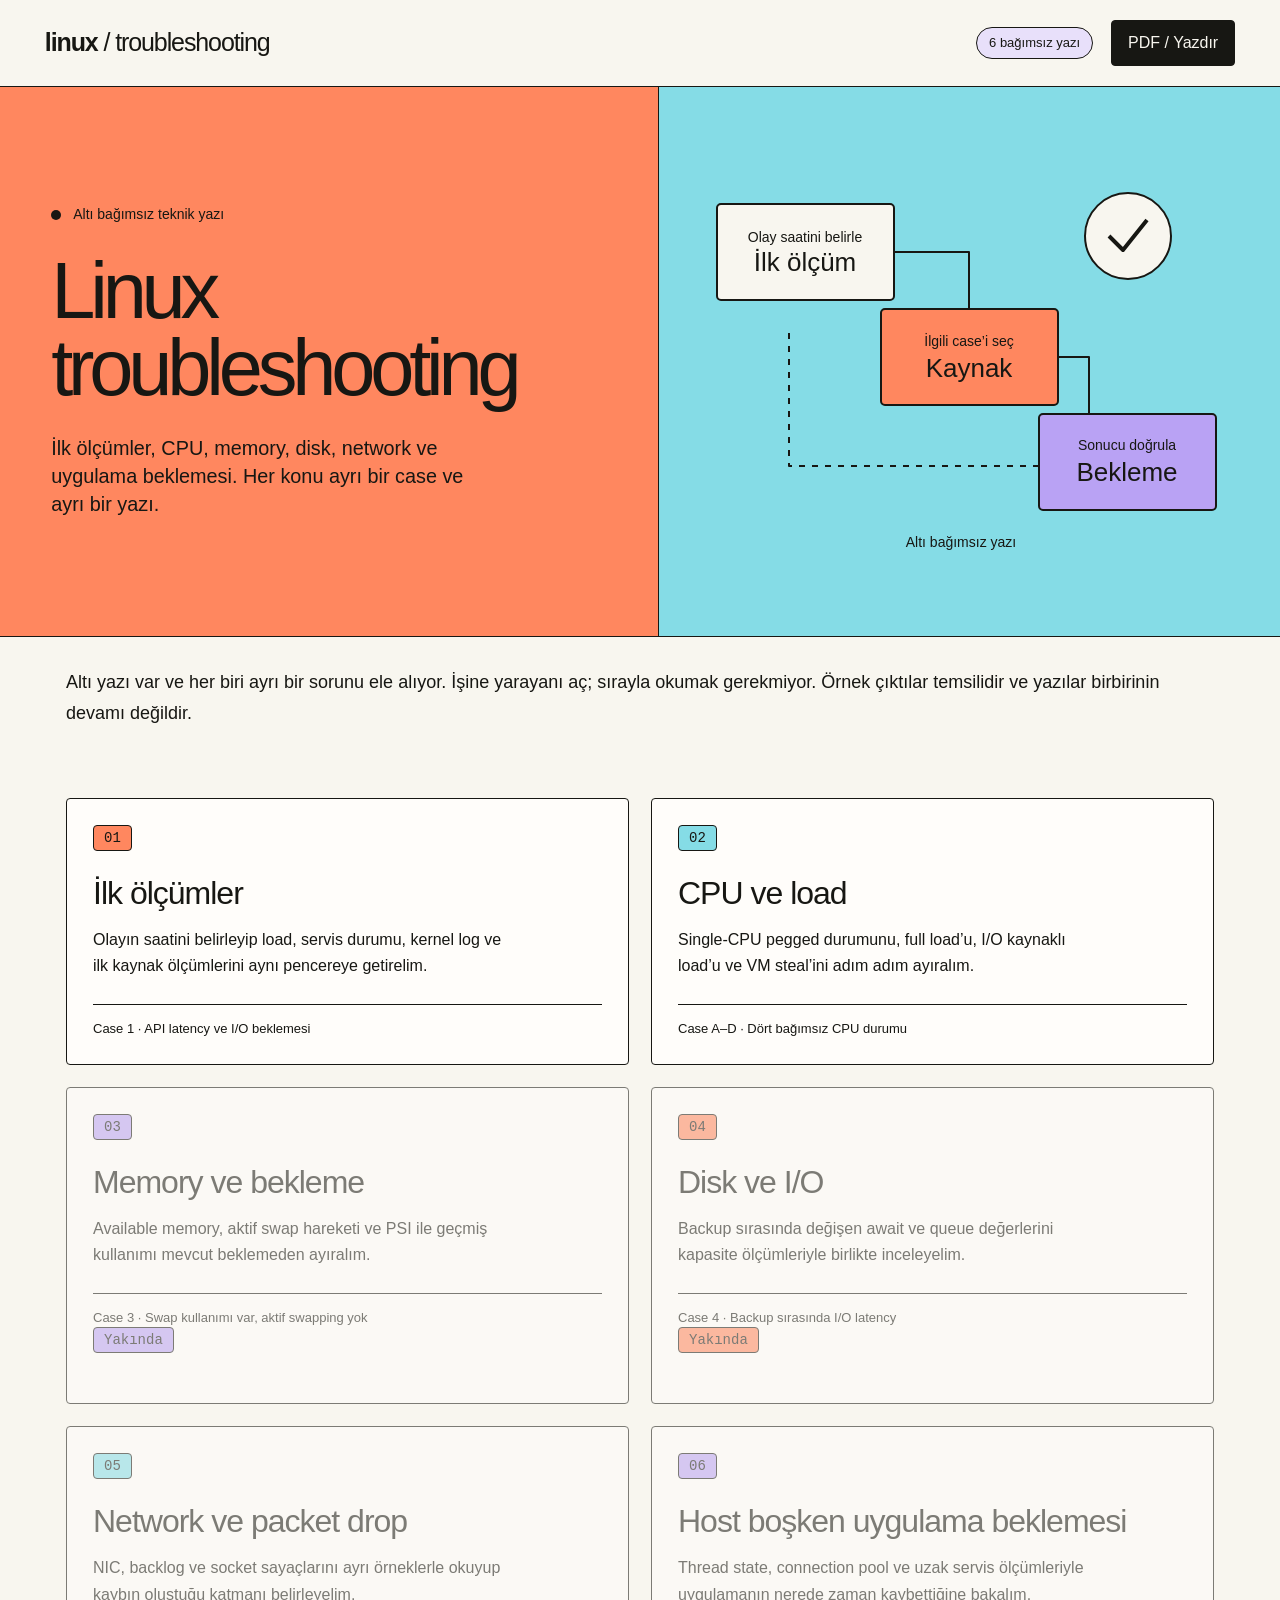
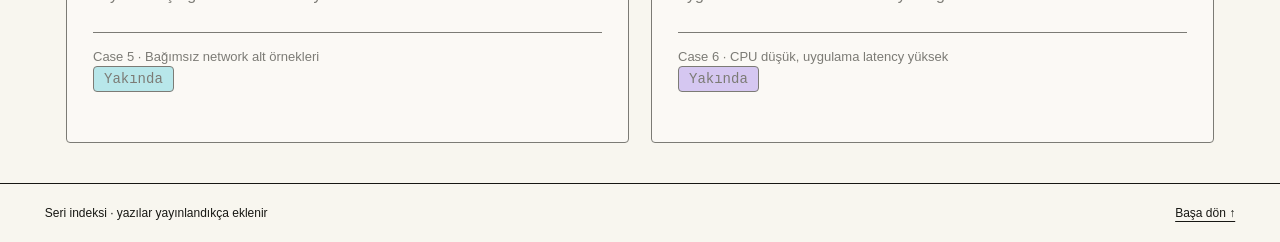
==== commit 6e4b8115: "Use original English terms (busy, idle, pegged, utilization, run queue)" ====
--- a/index.html
+++ b/index.html
@@ -41,7 +41,7 @@
 @media print{.series-top,.series-bottom{display:none!important}}
 </style>
 </head>
-<body><header><div class="brand">linux<span> / troubleshooting</span></div><div class="series-top"><span class="draft">6 bağımsız yazı</span><button id="print" type="button">PDF / Yazdır</button></div></header><div class="hero"><div class="hero-copy"><p class="kicker">Altı bağımsız teknik yazı</p><h1>Linux<br>troubleshooting</h1><p class="subtitle">İlk ölçümler, CPU, memory, disk, network ve uygulama beklemesi. Her konu ayrı bir case ve ayrı bir yazı.</p></div><div class="hero-art"><svg viewBox="0 0 560 440" role="img" aria-labelledby="cover-title cover-desc"><title id="cover-title">Altı bağımsız yazı</title><desc id="cover-desc">Akış: İlk ölçüm, Kaynak, Bekleme.</desc><g stroke="#171713" stroke-width="2" stroke-linejoin="round"><path d="M165 110H280V215H400V320" fill="none"/><rect x="28" y="62" width="177" height="96" rx="4" fill="#f8f6ef"/><rect x="192" y="167" width="177" height="96" rx="4" fill="#ff875f"/><rect x="350" y="272" width="177" height="96" rx="4" fill="#b9a2f4"/><path d="M350 324H100V190" fill="none" stroke-dasharray="6 7"/><circle cx="439" cy="94" r="43" fill="#f8f6ef"/><path d="M420 94L434 108L458 78" fill="none" stroke-width="4"/></g><g fill="#171713" font-family="Arial,Helvetica,sans-serif" text-anchor="middle"><text x="116" y="100" font-size="14">Olay saatini belirle</text><text x="116" y="129" font-size="26">İlk ölçüm</text><text x="280" y="204" font-size="14">İlgili case’i seç</text><text x="280" y="235" font-size="26">Kaynak</text><text x="438" y="308" font-size="14">Sonucu doğrula</text><text x="438" y="339" font-size="26">Bekleme</text><text x="272" y="405" font-size="14">Altı bağımsız yazı</text></g></svg></div></div><main><div class="series-overview"><p>Altı yazı var ve her biri ayrı bir sorunu ele alıyor. İşine yarayanı aç; sırayla okumak gerekmiyor. Örnek çıktılar temsilidir ve yazılar birbirinin devamı değildir.</p></div><div class="series-cards"><a class="series-card" href="01-ilk-olcumler.html"><span class="number">01</span><h2>İlk ölçümler</h2><p>Olayın saatini belirleyip load, servis durumu, kernel log ve ilk kaynak ölçümlerini aynı pencereye getirelim.</p><span class="case-name">Case 1 · API latency ve I/O beklemesi</span></a><a class="series-card" href="02-cpu-ve-load.html"><span class="number">02</span><h2>CPU ve load</h2><p>Tek CPU doygunluğunu, full load’u, I/O kaynaklı load’u ve VM steal’ini adım adım ayıralım.</p><span class="case-name">Case A–D · Dört bağımsız CPU durumu</span></a><div class="series-card soon" aria-disabled="true"><span class="number">03</span><h2>Memory ve bekleme</h2><p>Available memory, aktif swap hareketi ve PSI ile geçmiş kullanımı mevcut beklemeden ayıralım.</p><span class="case-name">Case 3 · Swap kullanımı var, aktif swapping yok</span><span class="number">Yakında</span></div><div class="series-card soon" aria-disabled="true"><span class="number">04</span><h2>Disk ve I/O</h2><p>Backup sırasında değişen await ve queue değerlerini kapasite ölçümleriyle birlikte inceleyelim.</p><span class="case-name">Case 4 · Backup sırasında I/O latency</span><span class="number">Yakında</span></div><div class="series-card soon" aria-disabled="true"><span class="number">05</span><h2>Network ve packet drop</h2><p>NIC, backlog ve socket sayaçlarını ayrı örneklerle okuyup kaybın oluştuğu katmanı belirleyelim.</p><span class="case-name">Case 5 · Bağımsız network alt örnekleri</span><span class="number">Yakında</span></div><div class="series-card soon" aria-disabled="true"><span class="number">06</span><h2>Host boşken uygulama beklemesi</h2><p>Thread state, connection pool ve uzak servis ölçümleriyle uygulamanın nerede zaman kaybettiğine bakalım.</p><span class="case-name">Case 6 · CPU düşük, uygulama latency yüksek</span><span class="number">Yakında</span></div></div></main><footer><span>Seri indeksi · yazılar yayınlandıkça eklenir</span><a href="#">Başa dön ↑</a></footer><div class="copy-status" role="status" id="status"></div><script>
+<body><header><div class="brand">linux<span> / troubleshooting</span></div><div class="series-top"><span class="draft">6 bağımsız yazı</span><button id="print" type="button">PDF / Yazdır</button></div></header><div class="hero"><div class="hero-copy"><p class="kicker">Altı bağımsız teknik yazı</p><h1>Linux<br>troubleshooting</h1><p class="subtitle">İlk ölçümler, CPU, memory, disk, network ve uygulama beklemesi. Her konu ayrı bir case ve ayrı bir yazı.</p></div><div class="hero-art"><svg viewBox="0 0 560 440" role="img" aria-labelledby="cover-title cover-desc"><title id="cover-title">Altı bağımsız yazı</title><desc id="cover-desc">Akış: İlk ölçüm, Kaynak, Bekleme.</desc><g stroke="#171713" stroke-width="2" stroke-linejoin="round"><path d="M165 110H280V215H400V320" fill="none"/><rect x="28" y="62" width="177" height="96" rx="4" fill="#f8f6ef"/><rect x="192" y="167" width="177" height="96" rx="4" fill="#ff875f"/><rect x="350" y="272" width="177" height="96" rx="4" fill="#b9a2f4"/><path d="M350 324H100V190" fill="none" stroke-dasharray="6 7"/><circle cx="439" cy="94" r="43" fill="#f8f6ef"/><path d="M420 94L434 108L458 78" fill="none" stroke-width="4"/></g><g fill="#171713" font-family="Arial,Helvetica,sans-serif" text-anchor="middle"><text x="116" y="100" font-size="14">Olay saatini belirle</text><text x="116" y="129" font-size="26">İlk ölçüm</text><text x="280" y="204" font-size="14">İlgili case’i seç</text><text x="280" y="235" font-size="26">Kaynak</text><text x="438" y="308" font-size="14">Sonucu doğrula</text><text x="438" y="339" font-size="26">Bekleme</text><text x="272" y="405" font-size="14">Altı bağımsız yazı</text></g></svg></div></div><main><div class="series-overview"><p>Altı yazı var ve her biri ayrı bir sorunu ele alıyor. İşine yarayanı aç; sırayla okumak gerekmiyor. Örnek çıktılar temsilidir ve yazılar birbirinin devamı değildir.</p></div><div class="series-cards"><a class="series-card" href="01-ilk-olcumler.html"><span class="number">01</span><h2>İlk ölçümler</h2><p>Olayın saatini belirleyip load, servis durumu, kernel log ve ilk kaynak ölçümlerini aynı pencereye getirelim.</p><span class="case-name">Case 1 · API latency ve I/O beklemesi</span></a><a class="series-card" href="02-cpu-ve-load.html"><span class="number">02</span><h2>CPU ve load</h2><p>Single-CPU pegged durumunu, full load’u, I/O kaynaklı load’u ve VM steal’ini adım adım ayıralım.</p><span class="case-name">Case A–D · Dört bağımsız CPU durumu</span></a><div class="series-card soon" aria-disabled="true"><span class="number">03</span><h2>Memory ve bekleme</h2><p>Available memory, aktif swap hareketi ve PSI ile geçmiş kullanımı mevcut beklemeden ayıralım.</p><span class="case-name">Case 3 · Swap kullanımı var, aktif swapping yok</span><span class="number">Yakında</span></div><div class="series-card soon" aria-disabled="true"><span class="number">04</span><h2>Disk ve I/O</h2><p>Backup sırasında değişen await ve queue değerlerini kapasite ölçümleriyle birlikte inceleyelim.</p><span class="case-name">Case 4 · Backup sırasında I/O latency</span><span class="number">Yakında</span></div><div class="series-card soon" aria-disabled="true"><span class="number">05</span><h2>Network ve packet drop</h2><p>NIC, backlog ve socket sayaçlarını ayrı örneklerle okuyup kaybın oluştuğu katmanı belirleyelim.</p><span class="case-name">Case 5 · Bağımsız network alt örnekleri</span><span class="number">Yakında</span></div><div class="series-card soon" aria-disabled="true"><span class="number">06</span><h2>Host boşken uygulama beklemesi</h2><p>Thread state, connection pool ve uzak servis ölçümleriyle uygulamanın nerede zaman kaybettiğine bakalım.</p><span class="case-name">Case 6 · CPU düşük, uygulama latency yüksek</span><span class="number">Yakında</span></div></div></main><footer><span>Seri indeksi · yazılar yayınlandıkça eklenir</span><a href="#">Başa dön ↑</a></footer><div class="copy-status" role="status" id="status"></div><script>
 // Author: Kursad Gunes
 // Date: 2026-10-28
 // Version: 2.0.0
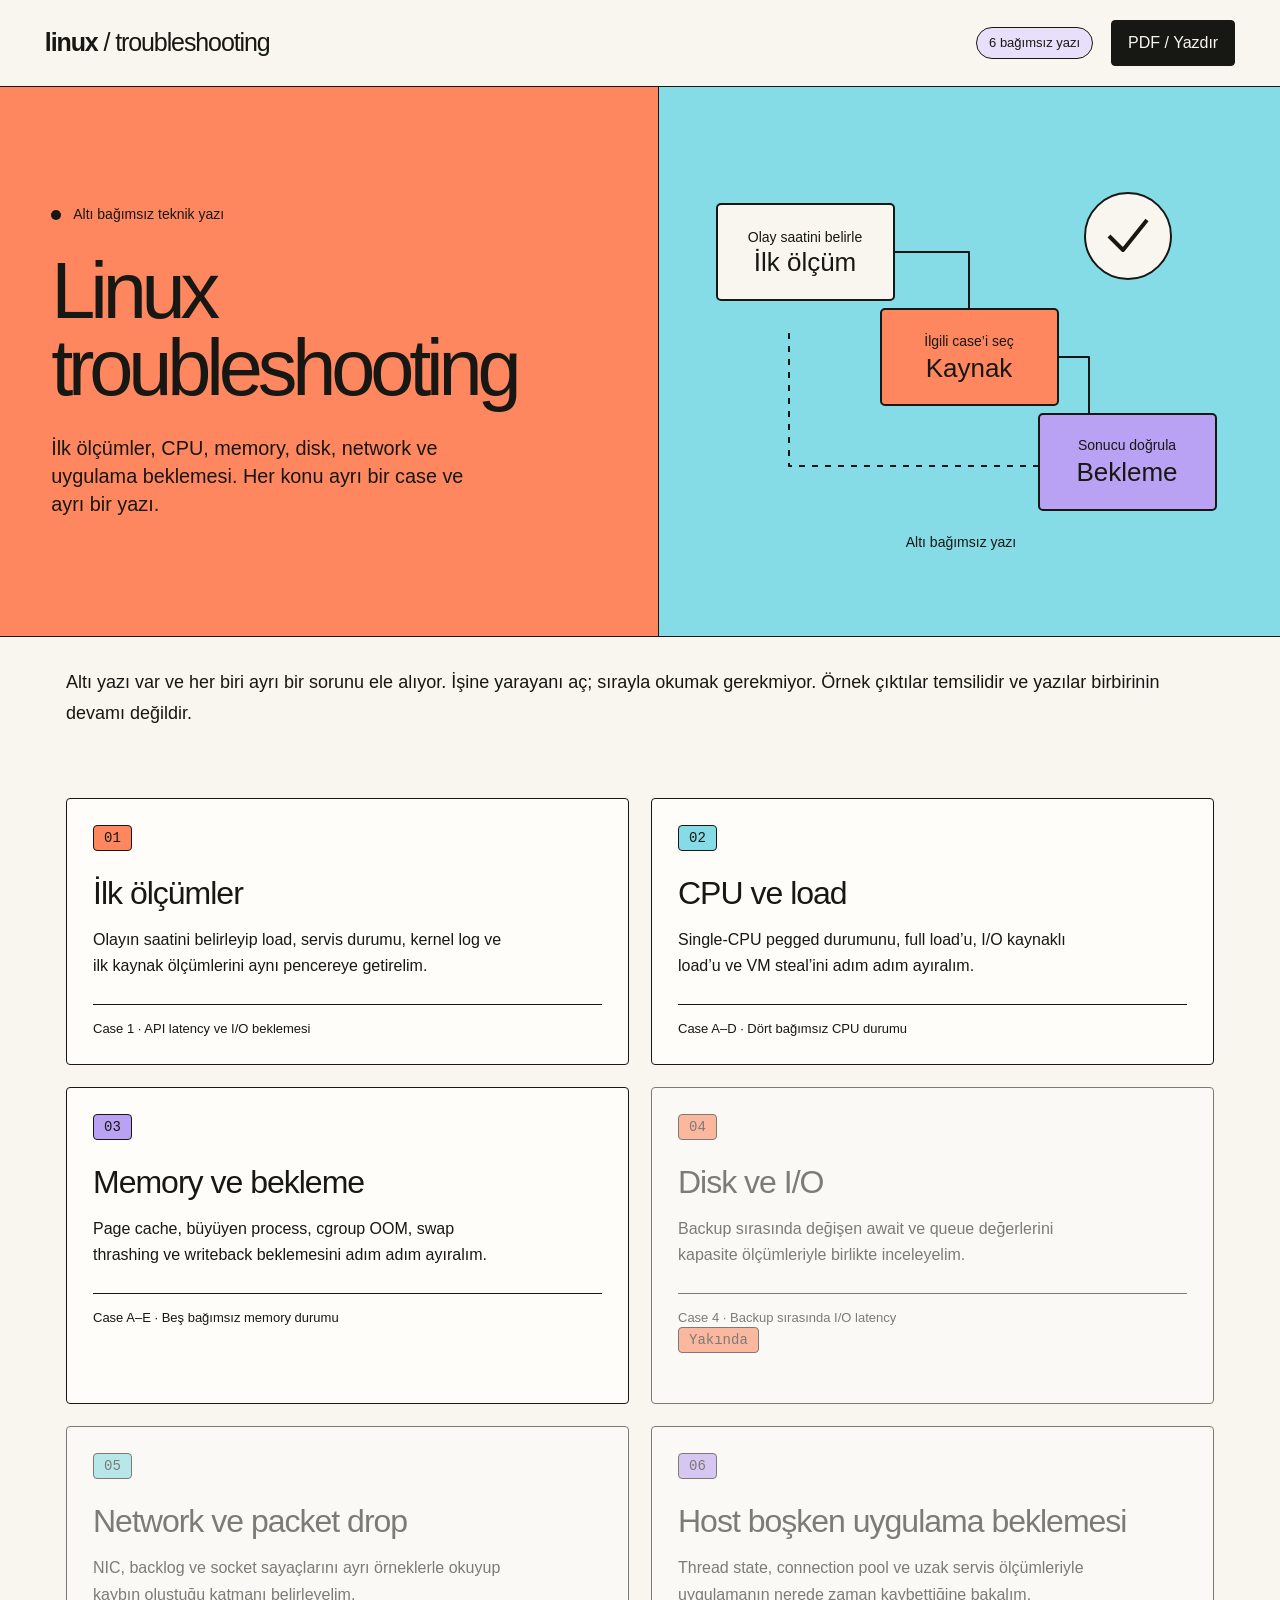
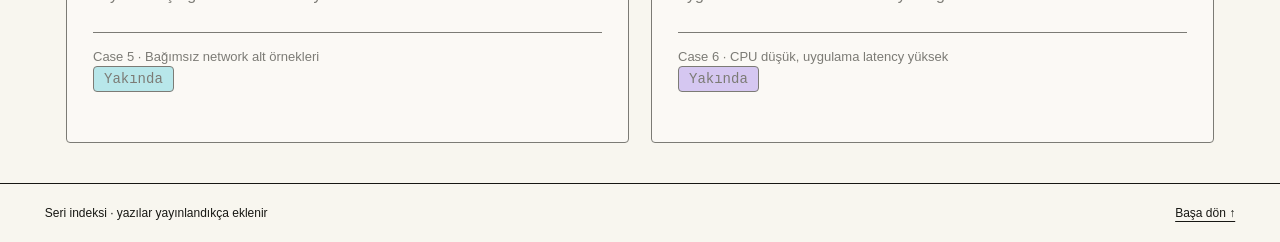
==== commit c2fe54d3: "Add 03 Memory ve bekleme" ====
--- a/index.html
+++ b/index.html
@@ -41,7 +41,7 @@
 @media print{.series-top,.series-bottom{display:none!important}}
 </style>
 </head>
-<body><header><div class="brand">linux<span> / troubleshooting</span></div><div class="series-top"><span class="draft">6 bağımsız yazı</span><button id="print" type="button">PDF / Yazdır</button></div></header><div class="hero"><div class="hero-copy"><p class="kicker">Altı bağımsız teknik yazı</p><h1>Linux<br>troubleshooting</h1><p class="subtitle">İlk ölçümler, CPU, memory, disk, network ve uygulama beklemesi. Her konu ayrı bir case ve ayrı bir yazı.</p></div><div class="hero-art"><svg viewBox="0 0 560 440" role="img" aria-labelledby="cover-title cover-desc"><title id="cover-title">Altı bağımsız yazı</title><desc id="cover-desc">Akış: İlk ölçüm, Kaynak, Bekleme.</desc><g stroke="#171713" stroke-width="2" stroke-linejoin="round"><path d="M165 110H280V215H400V320" fill="none"/><rect x="28" y="62" width="177" height="96" rx="4" fill="#f8f6ef"/><rect x="192" y="167" width="177" height="96" rx="4" fill="#ff875f"/><rect x="350" y="272" width="177" height="96" rx="4" fill="#b9a2f4"/><path d="M350 324H100V190" fill="none" stroke-dasharray="6 7"/><circle cx="439" cy="94" r="43" fill="#f8f6ef"/><path d="M420 94L434 108L458 78" fill="none" stroke-width="4"/></g><g fill="#171713" font-family="Arial,Helvetica,sans-serif" text-anchor="middle"><text x="116" y="100" font-size="14">Olay saatini belirle</text><text x="116" y="129" font-size="26">İlk ölçüm</text><text x="280" y="204" font-size="14">İlgili case’i seç</text><text x="280" y="235" font-size="26">Kaynak</text><text x="438" y="308" font-size="14">Sonucu doğrula</text><text x="438" y="339" font-size="26">Bekleme</text><text x="272" y="405" font-size="14">Altı bağımsız yazı</text></g></svg></div></div><main><div class="series-overview"><p>Altı yazı var ve her biri ayrı bir sorunu ele alıyor. İşine yarayanı aç; sırayla okumak gerekmiyor. Örnek çıktılar temsilidir ve yazılar birbirinin devamı değildir.</p></div><div class="series-cards"><a class="series-card" href="01-ilk-olcumler.html"><span class="number">01</span><h2>İlk ölçümler</h2><p>Olayın saatini belirleyip load, servis durumu, kernel log ve ilk kaynak ölçümlerini aynı pencereye getirelim.</p><span class="case-name">Case 1 · API latency ve I/O beklemesi</span></a><a class="series-card" href="02-cpu-ve-load.html"><span class="number">02</span><h2>CPU ve load</h2><p>Single-CPU pegged durumunu, full load’u, I/O kaynaklı load’u ve VM steal’ini adım adım ayıralım.</p><span class="case-name">Case A–D · Dört bağımsız CPU durumu</span></a><div class="series-card soon" aria-disabled="true"><span class="number">03</span><h2>Memory ve bekleme</h2><p>Available memory, aktif swap hareketi ve PSI ile geçmiş kullanımı mevcut beklemeden ayıralım.</p><span class="case-name">Case 3 · Swap kullanımı var, aktif swapping yok</span><span class="number">Yakında</span></div><div class="series-card soon" aria-disabled="true"><span class="number">04</span><h2>Disk ve I/O</h2><p>Backup sırasında değişen await ve queue değerlerini kapasite ölçümleriyle birlikte inceleyelim.</p><span class="case-name">Case 4 · Backup sırasında I/O latency</span><span class="number">Yakında</span></div><div class="series-card soon" aria-disabled="true"><span class="number">05</span><h2>Network ve packet drop</h2><p>NIC, backlog ve socket sayaçlarını ayrı örneklerle okuyup kaybın oluştuğu katmanı belirleyelim.</p><span class="case-name">Case 5 · Bağımsız network alt örnekleri</span><span class="number">Yakında</span></div><div class="series-card soon" aria-disabled="true"><span class="number">06</span><h2>Host boşken uygulama beklemesi</h2><p>Thread state, connection pool ve uzak servis ölçümleriyle uygulamanın nerede zaman kaybettiğine bakalım.</p><span class="case-name">Case 6 · CPU düşük, uygulama latency yüksek</span><span class="number">Yakında</span></div></div></main><footer><span>Seri indeksi · yazılar yayınlandıkça eklenir</span><a href="#">Başa dön ↑</a></footer><div class="copy-status" role="status" id="status"></div><script>
+<body><header><div class="brand">linux<span> / troubleshooting</span></div><div class="series-top"><span class="draft">6 bağımsız yazı</span><button id="print" type="button">PDF / Yazdır</button></div></header><div class="hero"><div class="hero-copy"><p class="kicker">Altı bağımsız teknik yazı</p><h1>Linux<br>troubleshooting</h1><p class="subtitle">İlk ölçümler, CPU, memory, disk, network ve uygulama beklemesi. Her konu ayrı bir case ve ayrı bir yazı.</p></div><div class="hero-art"><svg viewBox="0 0 560 440" role="img" aria-labelledby="cover-title cover-desc"><title id="cover-title">Altı bağımsız yazı</title><desc id="cover-desc">Akış: İlk ölçüm, Kaynak, Bekleme.</desc><g stroke="#171713" stroke-width="2" stroke-linejoin="round"><path d="M165 110H280V215H400V320" fill="none"/><rect x="28" y="62" width="177" height="96" rx="4" fill="#f8f6ef"/><rect x="192" y="167" width="177" height="96" rx="4" fill="#ff875f"/><rect x="350" y="272" width="177" height="96" rx="4" fill="#b9a2f4"/><path d="M350 324H100V190" fill="none" stroke-dasharray="6 7"/><circle cx="439" cy="94" r="43" fill="#f8f6ef"/><path d="M420 94L434 108L458 78" fill="none" stroke-width="4"/></g><g fill="#171713" font-family="Arial,Helvetica,sans-serif" text-anchor="middle"><text x="116" y="100" font-size="14">Olay saatini belirle</text><text x="116" y="129" font-size="26">İlk ölçüm</text><text x="280" y="204" font-size="14">İlgili case’i seç</text><text x="280" y="235" font-size="26">Kaynak</text><text x="438" y="308" font-size="14">Sonucu doğrula</text><text x="438" y="339" font-size="26">Bekleme</text><text x="272" y="405" font-size="14">Altı bağımsız yazı</text></g></svg></div></div><main><div class="series-overview"><p>Altı yazı var ve her biri ayrı bir sorunu ele alıyor. İşine yarayanı aç; sırayla okumak gerekmiyor. Örnek çıktılar temsilidir ve yazılar birbirinin devamı değildir.</p></div><div class="series-cards"><a class="series-card" href="01-ilk-olcumler.html"><span class="number">01</span><h2>İlk ölçümler</h2><p>Olayın saatini belirleyip load, servis durumu, kernel log ve ilk kaynak ölçümlerini aynı pencereye getirelim.</p><span class="case-name">Case 1 · API latency ve I/O beklemesi</span></a><a class="series-card" href="02-cpu-ve-load.html"><span class="number">02</span><h2>CPU ve load</h2><p>Single-CPU pegged durumunu, full load’u, I/O kaynaklı load’u ve VM steal’ini adım adım ayıralım.</p><span class="case-name">Case A–D · Dört bağımsız CPU durumu</span></a><a class="series-card" href="03-memory-ve-bekleme.html"><span class="number">03</span><h2>Memory ve bekleme</h2><p>Page cache, büyüyen process, cgroup OOM, swap thrashing ve writeback beklemesini adım adım ayıralım.</p><span class="case-name">Case A–E · Beş bağımsız memory durumu</span></a><div class="series-card soon" aria-disabled="true"><span class="number">04</span><h2>Disk ve I/O</h2><p>Backup sırasında değişen await ve queue değerlerini kapasite ölçümleriyle birlikte inceleyelim.</p><span class="case-name">Case 4 · Backup sırasında I/O latency</span><span class="number">Yakında</span></div><div class="series-card soon" aria-disabled="true"><span class="number">05</span><h2>Network ve packet drop</h2><p>NIC, backlog ve socket sayaçlarını ayrı örneklerle okuyup kaybın oluştuğu katmanı belirleyelim.</p><span class="case-name">Case 5 · Bağımsız network alt örnekleri</span><span class="number">Yakında</span></div><div class="series-card soon" aria-disabled="true"><span class="number">06</span><h2>Host boşken uygulama beklemesi</h2><p>Thread state, connection pool ve uzak servis ölçümleriyle uygulamanın nerede zaman kaybettiğine bakalım.</p><span class="case-name">Case 6 · CPU düşük, uygulama latency yüksek</span><span class="number">Yakında</span></div></div></main><footer><span>Seri indeksi · yazılar yayınlandıkça eklenir</span><a href="#">Başa dön ↑</a></footer><div class="copy-status" role="status" id="status"></div><script>
 // Author: Kursad Gunes
 // Date: 2026-10-28
 // Version: 2.0.0
